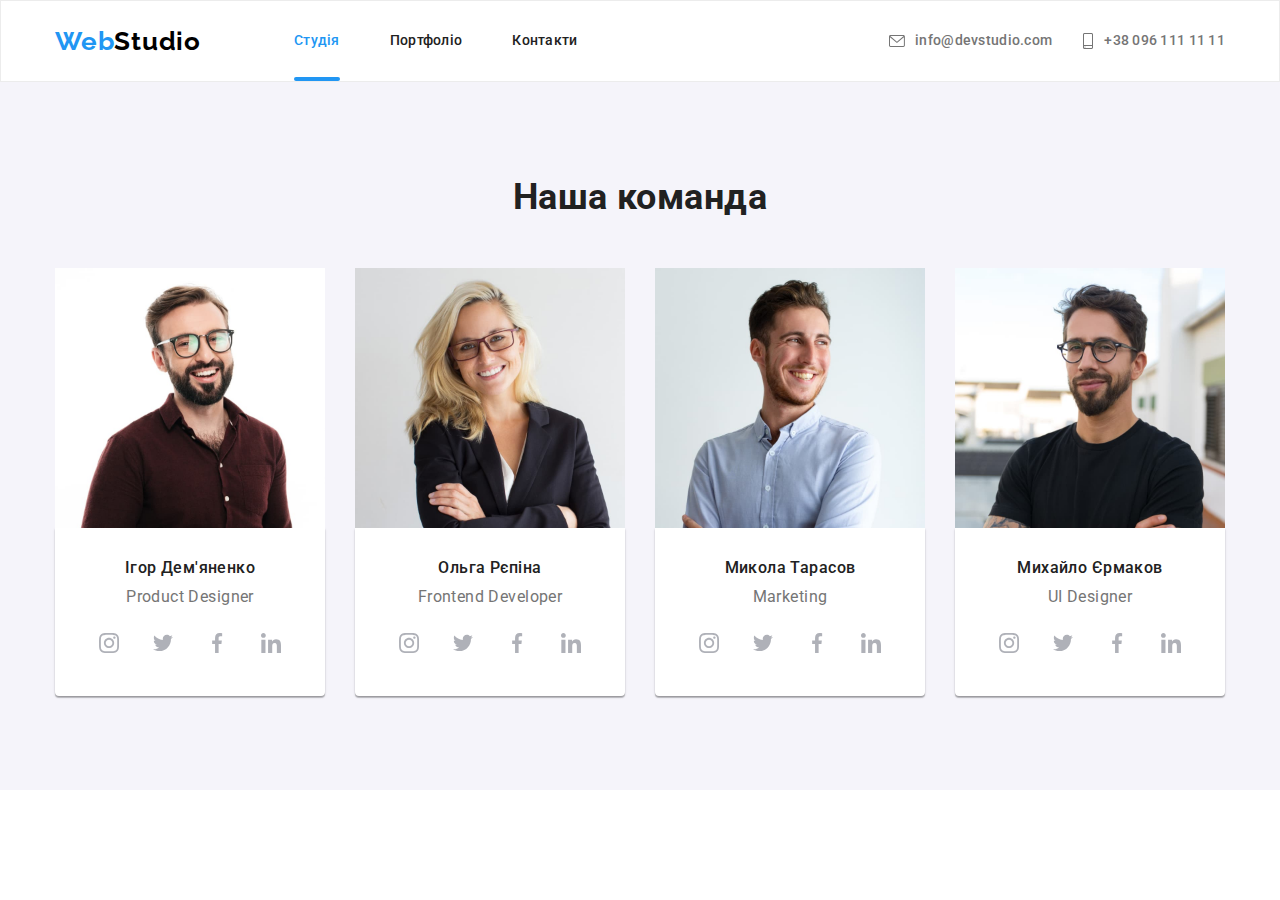
==== index.html @ be893230 "added adaptive layout" ====
<!DOCTYPE html>
<html lang="uk">
  <head>
    <meta charset="UTF-8" />
    <meta http-equiv="X-UA-Compatible" content="IE=edge" />
    <meta name="viewport" content="width=device-width, initial-scale=1.0" />
    <title>Студія</title>
    <link rel="preconnect" href="https://fonts.googleapis.com" />
    <link rel="preconnect" href="https://fonts.gstatic.com" crossorigin />
    <link
      href="https://fonts.googleapis.com/css2?family=Raleway:wght@700&family=Roboto:wght@400;500;700;900&display=swap"
      rel="stylesheet"
    />
    <link
      rel="stylesheet"
      href="https://cdnjs.cloudflare.com/ajax/libs/modern-normalize/1.1.0/modern-normalize.min.css"
    />
    <link rel="stylesheet" href="./css/main.min.css" />
  </head>

  <body>
    <header class="page-header">
      <div class="container main-nav-container">
        <nav class="page-header__main-nav-container">
          <a class="logo" href="./index.html"><span class="logo__web">Web</span>Studio</a>
          <ul class="site-nav">
            <li class="site-nav__item">
              <a class="site-nav__link site-nav__link_current" href="./index.html">Студія</a>
            </li>
            <li class="site-nav__item">
              <a class="site-nav__link" href="./portfolio.html">Портфоліо</a>
            </li>
            <li class="site-nav__item">
              <a class="site-nav__link" href="">Контакти</a>
            </li>
          </ul>
        </nav>
        <!-- Button in mobile version -->
        <button type="button" class="mobile-menu-btn" data-menu-open>
          <svg class="mobile-menu-btn__icon" width="40" height="40">
            <use href="./images/icons.svg#menu-burger"></use>
          </svg>
        </button>
        <ul class="header-list">
          <li class="header-list__item">
            <a class="header-list__link header-list__emale" href="mailto:info@devstudio.com">
              <svg class="header-list__link-envelope" width="16" height="12">
                <use href="./images/icons.svg#envelope"></use>
              </svg>
              <span>info@devstudio.com</span>
            </a>
          </li>
          <li class="header-list__item">
            <a class="header-list__link" href="tel:+380961111111">
              <svg class="header-list__link-smartphone" width="12" height="16">
                <use href="./images/icons.svg#smartphone"></use>
              </svg>
              <span>+38 096 111 11 11</span>
            </a>
          </li>
        </ul>
      </div>
      <!-- Contact-modal menu in mobile version -->
      <div class="mobile-menu" data-menu>
        <div class="container mobile-menu__container">
          <button type="button" class="mobile-menu__close-btn" data-menu-close>
            <svg class="mobile-menu__close-icon" width="40" height="40">
              <use href="./images/icons.svg#modal-close"></use>
            </svg>
          </button>
          <ul class="mobile-site-nav">
            <li class="mobile-site-nav__item">
              <a class="mobile-site-nav__link" href="./index.html">Студія</a>
            </li>
            <li class="mobile-site-nav__item">
              <a class="mobile-site-nav__link" href="./portfolio.html">Портфоліо</a>
            </li>
            <li class="mobile-site-nav__item">
              <a class="mobile-site-nav__link" href="">Контакти</a>
            </li>
          </ul>
          <ul class="mobile-header-list">
            <li class="mobile-header-list__item">
              <a
                class="mobile-header-list__link mobile-header-list__emale"
                href="mailto:info@devstudio.com"
                >info@devstudio.com</a
              >
            </li>
            <li class="mobile-header-list__item">
              <a class="mobile-header-list__link" href="tel:+380961111111">+38 096 111 11 11</a>
            </li>
          </ul>
          <ul>
            <li>
              <a href="#">link-1</a>
            </li>
            <li>
              <a href="#">link-2</a>
            </li>
            <li>
              <a href="#">link-3</a>
            </li>
            <li>
              <a href="#">link-4</a>
            </li>
          </ul>
        </div>
      </div>
    </header>
    <!-- <main>
      <div class="overlay">
        <section class="hero section">
          <div class="container">
            <h1 class="hero__title">Ефективні рішення для вашого бізнесу</h1>
            <button type="button" class="hero__button" data-modal-open>Замовити послугу</button>
          </div>
        </section>
      </div>
      <section>
        <div class="container"> -->
    <!-- Приховати заголовок -->
    <!-- <h2 class="hide">Особливості</h2>
          <ul class="feature-list">
            <li class="feature-list__item">
              <svg class="feature-list__icon">
                <use href="./images/icons.svg#antena" width="270" height="120"></use>
              </svg>
              <h3 class="feature-list__title">УВАГА ДО ДЕТАЛЕЙ</h3>
              <p class="feature-list__text">
                Ідейні міркування, і навіть початок повсякденної роботи з формування позиції.
              </p>
            </li>
            <li class="feature-list__item">
              <svg class="feature-list__icon">
                <use href="./images/icons.svg#clock" width="270" height="120"></use>
              </svg>
              <h3 class="feature-list__title">ПУНКТУАЛЬНІСТЬ</h3>
              <p class="feature-list__text">
                Завдання організації, особливо рамки і місце навчання кадрів тягне у себе.
              </p>
            </li>
            <li class="feature-list__item">
              <svg class="feature-list__icon">
                <use href="./images/icons.svg#diagram" width="270" height="120"></use>
              </svg>
              <h3 class="feature-list__title">ПЛАНУВАННЯ</h3>
              <p class="feature-list__text">
                Так само консультація з широким активом значною мірою зумовлює.
              </p>
            </li>
            <li class="feature-list__item">
              <svg class="feature-list__icon">
                <use href="./images/icons.svg#astronaut" width="270" height="120"></use>
              </svg>
              <h3 class="feature-list__title">СУЧАСНІ ТЕХНОЛОГІЇ</h3>
              <p class="feature-list__text">
                Значимість цих проблем настільки очевидна, що реалізація планових завдань.
              </p>
            </li>
          </ul>
        </div>
      </section>
      <section class="section">
        <div class="container">
          <h2 class="section-title">Чим ми займаємося</h2>
          <ul class="work-exemble">
            <li class="work-exemble__item">
              <div class="work-exemble__thumb">
                <img
                  src="./images/box1.jpg"
                  alt="Чоловік пише код на компьютері та планшеті"
                  width="370"
                />
                <div class="work-exemble__description">
                  <h3 class="work-exemble__subtitle">Десктопні додатки</h3>
                </div>
              </div>
            </li>
            <li class="work-exemble__item">
              <div class="work-exemble__thumb">
                <img src="./images/box2.jpg" alt="Дівчина працюе за ноутбуком" width="370" />
                <div class="work-exemble__description">
                  <h3 class="work-exemble__subtitle">Мобільні додатки</h3>
                </div>
              </div>
            </li>
            <li class="work-exemble__item">
              <div class="work-exemble__thumb">
                <img
                  src="./images/img3.jpg"
                  alt="Дизайнер створюе картинку на планшеті"
                  width="370"
                />
                <div class="work-exemble__description">
                  <h3 class="work-exemble__subtitle">Дизайнерські рішення</h3>
                </div>
              </div>
            </li>
          </ul>
        </div>
      </section> -->
    <section class="section section_color_grey">
      <div class="container">
        <h2 class="section-title">Наша команда</h2>
        <ul class="work-team">
          <li class="work-team__item">
            <img
              class="work-team__card"
              src="./images/img-1.jpg"
              alt="Чоловік з бородою та в окулярах"
              width="270"
            />
            <div class="work-team__foto">
              <h3 class="work-team__title-foto">Ігор Дем'яненко</h3>
              <p lang="en" class="work-team__text-foto">Product Designer</p>
              <ul class="social-links">
                <li class="social-links__item">
                  <a href="#" class="social-links__link">
                    <svg class="social-links__icon">
                      <use href="./images/icons.svg#instagram"></use>
                    </svg>
                  </a>
                </li>
                <li class="social-links__item">
                  <a href="#" class="social-links__link">
                    <svg class="social-links__icon">
                      <use href="./images/icons.svg#twitter"></use>
                    </svg>
                  </a>
                </li>
                <li class="social-links__item">
                  <a href="#" class="social-links__link">
                    <svg class="social-links__icon">
                      <use href="./images/icons.svg#facebook"></use>
                    </svg>
                  </a>
                </li>
                <li class="social-links__item">
                  <a href="#" class="social-links__link social-links__link_margin">
                    <svg class="social-links__icon">
                      <use href="./images/icons.svg#linkedin"></use>
                    </svg>
                  </a>
                </li>
              </ul>
            </div>
          </li>
          <li class="work-team__item">
            <img
              class="work-team__card"
              src="./images/img-2.jpg"
              alt="Дівчина з білим волоссям та в окулярах"
              width="270"
            />
            <div class="work-team__foto">
              <h3 class="work-team__title-foto">Ольга Рєпіна</h3>
              <p lang="en" class="work-team__text-foto">Frontend Developer</p>
              <ul class="social-links">
                <li class="social-links__item">
                  <a href="#" class="social-links__link">
                    <svg class="social-links__icon">
                      <use href="./images/icons.svg#instagram"></use>
                    </svg>
                  </a>
                </li>
                <li class="social-links__item">
                  <a href="#" class="social-links__link">
                    <svg class="social-links__icon">
                      <use href="./images/icons.svg#twitter"></use>
                    </svg>
                  </a>
                </li>
                <li class="social-links__item">
                  <a href="#" class="social-links__link">
                    <svg class="social-links__icon">
                      <use href="./images/icons.svg#facebook"></use>
                    </svg>
                  </a>
                </li>
                <li class="social-links__item">
                  <a href="#" class="social-links__link social-links__link_margin">
                    <svg class="social-links__icon">
                      <use href="./images/icons.svg#linkedin"></use>
                    </svg>
                  </a>
                </li>
              </ul>
            </div>
          </li>
          <li class="work-team__item">
            <img
              class="work-team__card"
              src="./images/img-3.jpg"
              alt="Хлопець у блакитній сорочці"
              width="270"
            />
            <div class="work-team__foto">
              <h3 class="work-team__title-foto">Микола Тарасов</h3>
              <p lang="en" class="work-team__text-foto">Marketing</p>
              <ul class="social-links">
                <li class="social-links__item">
                  <a class="social-links__link" href="#">
                    <svg class="social-links__icon">
                      <use href="./images/icons.svg#instagram"></use>
                    </svg>
                  </a>
                </li>
                <li class="social-links__item">
                  <a href="#" class="social-links__link">
                    <svg class="social-links__icon">
                      <use href="./images/icons.svg#twitter"></use>
                    </svg>
                  </a>
                </li>
                <li class="social-links__item">
                  <a href="#" class="social-links__link">
                    <svg class="social-links__icon">
                      <use href="./images/icons.svg#facebook"></use>
                    </svg>
                  </a>
                </li>
                <li class="social-links__item">
                  <a href="#" class="social-links__link social-links__link_margin">
                    <svg class="social-links__icon">
                      <use href="./images/icons.svg#linkedin"></use>
                    </svg>
                  </a>
                </li>
              </ul>
            </div>
          </li>
          <li class="work-team__item">
            <img
              class="work-team__card"
              src="./images/img-4.jpg"
              alt="Чоловік у чорній футболці та окулярах"
              width="270"
            />
            <div class="work-team__foto">
              <h3 class="work-team__title-foto">Михайло Єрмаков</h3>
              <p lang="en" class="work-team__text-foto">UI Designer</p>
              <ul class="social-links">
                <li class="social-links__item">
                  <a href="#" class="social-links__link">
                    <svg class="social-links__icon">
                      <use href="./images/icons.svg#instagram"></use>
                    </svg>
                  </a>
                </li>
                <li class="social-links__item">
                  <a href="#" class="social-links__link">
                    <svg class="social-links__icon">
                      <use href="./images/icons.svg#twitter"></use>
                    </svg>
                  </a>
                </li>
                <li class="social-links__item">
                  <a href="#" class="social-links__link">
                    <svg class="social-links__icon">
                      <use href="./images/icons.svg#facebook"></use>
                    </svg>
                  </a>
                </li>
                <li class="social-links__item">
                  <a href="#" class="social-links__link social-links__link_margin">
                    <svg class="social-links__icon">
                      <use href="./images/icons.svg#linkedin"></use>
                    </svg>
                  </a>
                </li>
              </ul>
            </div>
          </li>
        </ul>
      </div>
    </section>
    <!-- <section class="section">
        <div class="container">
          <h2 class="section-title">Постійні кліенти</h2>
          <ul class="clients-list">
            <li>
              <a href="#" class="clients-list__link">
                <svg class="clients-list__icon">
                  <use href="./images/icons.svg#companyone" width="106" height="60"></use>
                </svg>
              </a>
            </li>
            <li>
              <a href="#" class="clients-list__link">
                <svg class="clients-list__icon">
                  <use href="./images/icons.svg#companytwo" width="106" height="60"></use>
                </svg>
              </a>
            </li>
            <li>
              <a href="#" class="clients-list__link">
                <svg class="clients-list__icon">
                  <use href="./images/icons.svg#companythree" width="106" height="60"></use>
                </svg>
              </a>
            </li>
            <li>
              <a href="#" class="clients-list__link">
                <svg class="clients-list__icon">
                  <use href="./images/icons.svg#companyfour" width="106" height="60"></use>
                </svg>
              </a>
            </li>
            <li>
              <a href="#" class="clients-list__link">
                <svg class="clients-list__icon">
                  <use href="./images/icons.svg#companyfive" width="106" height="60"></use>
                </svg>
              </a>
            </li>
            <li>
              <a href="#" class="clients-list__link">
                <svg class="clients-list__icon">
                  <use href="./images/icons.svg#companysix" width="106" height="60"></use>
                </svg>
              </a>
            </li>
          </ul>
        </div>
      </section>
    </main>
    <footer class="footer">
      <div class="container footer__container">
        <div class="footer__address">
          <a href="./index.html" class="logo logo_color_wite">
            <span class="logo__web">Web</span>Studio</a
          >
          <address class="footer__contact">
            <ul class="footer__contact-list">
              <li class="footer__contact-item">
                <a href="" class="footer__contact-link footer__contact-link_color_wite"
                  >м. Київ, пр-т Лесі Українки, 26</a
                >
              </li>
              <li class="footer__contact-item">
                <a href="mailto:info@devstudio.com" class="footer__contact-link"
                  >info@devstudio.com</a
                >
              </li>
              <li class="footer__contact-item">
                <a href="tel:+380961111111" class="footer__contact-link">+38 096 111 11 11</a>
              </li>
            </ul>
          </address>
        </div>
        <div class="footer-links">
          <h2 class="footer-links__title">Приеднуйтесь</h2>
          <ul class="footer-social-links">
            <li class="footer-social-links__item">
              <a href="#" class="footer-social-links__link">
                <svg class="footer-social-links__icon">
                  <use href="./images/icons.svg#instagram"></use>
                </svg>
              </a>
            </li>
            <li class="footer-social-links__item">
              <a href="#" class="footer-social-links__link">
                <svg class="footer-social-links__icon">
                  <use href="./images/icons.svg#twitter"></use>
                </svg>
              </a>
            </li>
            <li class="footer-social-links__item">
              <a href="#" class="footer-social-links__link">
                <svg class="footer-social-links__icon">
                  <use href="./images/icons.svg#facebook"></use>
                </svg>
              </a>
            </li>
            <li class="footer-social-links__item">
              <a href="#" class="footer-social-links__link footer-social-links__link_margin">
                <svg class="footer-social-links__icon">
                  <use href="./images/icons.svg#linkedin"></use>
                </svg>
              </a>
            </li>
          </ul>
        </div>
        <div class="mailing">
          <p class="mailing-caption">Підпишіться на розсилку</p>
          <form class="mailing-form">
            <label class="mailing-name">
              <input type="post" name="user_mail" class="mailing-form-input" placeholder="E-mail" />
            </label>
            <button type="submit" class="mailing-btn">
              <div class="mailing-form-grup">
                <span>Підписатися</span>
                <svg class="mailing-form-icon" width="24" height="24">
                  <use href="./images/icons.svg#iconsend"></use>
                </svg>
              </div>
            </button>
          </form>
        </div>
      </div>
    </footer> -->
    <!-- <div class="backdrop is-hidden" data-modal>
      <div class="modal">
        <button type="button" class="modal-close" data-modal-close>
          <svg class="modal-close-icon">
            <use href="./images/icons.svg#modal-close"></use>
          </svg>
        </button>
        <p class="modal-caption">Залиште свої дані, ми вам передзвонимо</p>
        <form class="modal-form">
          <label class="modal-form-field">
            <span class="modal-form-field-desc">Ім'я</span>
            <span class="modal-form-input-wrapper">
              <input name="user_name" type="text" class="modal-form-input" />
              <svg class="modal-form-icon">
                <use href="./images/icons.svg#icon-personblack"></use>
              </svg>
            </span>
          </label>
          <label class="modal-form-field">
            <span class="modal-form-field-desc">Телефон</span>
            <span class="modal-form-input-wrapper">
              <input name="user_phone_number" type="tel" class="modal-form-input" />
              <svg class="modal-form-icon">
                <use href="./images/icons.svg#icon-phoneblack"></use>
              </svg>
            </span>
          </label>
          <label class="modal-form-field">
            <span class="modal-form-field-desc">Пошта</span>
            <span class="modal-form-input-wrapper">
              <input name="user_post" type="post" class="modal-form-input" />
              <svg class="modal-form-icon">
                <use href="./images/icons.svg#icon-emailblack"></use>
              </svg>
            </span>
          </label>
          <label class="modal-form-field">
            <span class="modal-form-field-desc">Коментар</span>
            <textarea
              class="modal-form-message"
              name="user_messege"
              placeholder="Введіть текст"
            ></textarea>
          </label>
          <label class="modal-form-check-wrapper">
            <input name="user_policy" type="checkbox" class="modal-form-check visually-hidden" />
            <svg class="modal-form-own-check" width="16" height="15">
              <use class="modal-form-own-check-icon" href="./images/icons.svg#modalcheck"></use>
            </svg>
            Погоджуюся з розсилкою та приймаю&nbsp;
            <a class="modal-form-own-check-link" href="#">Умови договору</a>
          </label>
          <button type="submit" class="modal-form-btn">Відправити</button>
        </form>
      </div>
    </div> -->

    <script src="./js/mobile-menu.js"></script>
    <script src="./js/modal.js"></script>
  </body>
</html>
---- css/main.min.css ----
:root{--primary-text-color: #757575;--title-text-color: #212121;--accent-color: #2196F3;--primary-white-color: #FFFFFF}.visually-hidden{position:absolute;width:1px;height:1px;clip:rect(0 0 0 0);padding:0;border:0;margin:-1px;overflow:hidden}.mailing-form-grup,.modal-form-check-wrapper{display:flex;align-items:center}body{margin:0;color:var(--primary-text-color);background-color:var(--primary-white-color);font-family:"Roboto",sans-serif;font-style:normal;font-weight:400;font-size:14px;line-height:1.71;letter-spacing:.03em}html{box-sizing:border-box}*,*::before,*::after{box-sizing:inherit}h1,h2,h3,h4,h5,h6,ul,p{margin:0}ul,ol{list-style:none}img{display:block}.link{text-decoration:none}.list{list-style:none}button{cursor:pointer}.container{width:100%;padding-left:15px;padding-right:15px}@media screen and (min-width: 480px){.container{width:480px;margin-left:auto;margin-right:auto}}@media screen and (min-width: 768px){.container{width:768px}}@media screen and (min-width: 1200px){.container{width:1200px}}.section{padding-top:94px;padding-bottom:94px}@media screen and (max-width: 767px){.mobile-menu{position:fixed;top:0;left:0;width:100%;height:100%;z-index:100;max-height:796px;background-color:var(--primary-white-color);box-shadow:0 0 0 100vmax rgba(0,0,0,.5);opacity:0;visibility:hidden;pointer-events:none;transition:opacity 250ms cubic-bezier(0.4, 0, 0.2, 1),visibility 250ms cubic-bezier(0.4, 0, 0.2, 1)}.mobile-menu.is-open{opacity:1;visibility:visible;pointer-events:auto}.mobile-menu__container{position:relative;padding-left:40px;padding-top:48px;padding-bottom:48px}.mobile-menu__close-btn{position:absolute;top:10px;right:15px;background-color:rgba(0,0,0,0);border:none;padding:0;line-height:0}}@media screen and (min-width: 768px){.mobile-menu{display:none}}.backdrop{position:fixed;top:0;left:0;width:100%;height:100%;background-color:rgba(0,0,0,.2);z-index:1;opacity:1;transition:opacity 250ms cubic-bezier(0.4, 0, 0.2, 1)}.backdrop.is-hidden{opacity:0;pointer-events:none}.modal{position:absolute;width:528px;height:581px;left:50%;top:50%;padding:40px;background-color:#fff;box-shadow:0px 1px 3px rgba(0,0,0,.12),0px 1px 1px rgba(0,0,0,.14),0px 2px 1px rgba(0,0,0,.2);border-radius:4px;transform:translate(-50%, -50%) scale(1);transition:transform 250ms cubic-bezier(0.4, 0, 0.2, 1)}.backdrop.is-hidden .modal{transform:translate(-50%, -50%) scale(0.9)}.modal-close{position:absolute;top:8px;right:8px;width:32px;height:32px;padding:6px;background-color:#fff;border-radius:50%;border:1px solid rgba(0,0,0,.1);cursor:pointer;transition:fill 250ms cubic-bezier(0.4, 0, 0.2, 1)}.modal-close:hover,.modal-close:focus{fill:var(--accent-color)}.modal-close-icon{width:18px;height:18px}.modal-caption{text-align:center;font-weight:700;font-size:20px;line-height:1.15;color:#212121;margin-bottom:12px}.modal-form{display:flex;flex-direction:column;row-gap:10px}.modal-form-input{width:100%;height:40px;border:1px solid rgba(33,33,33,.2);border-radius:4px;padding-left:42px;transition:border 250ms cubic-bezier(0.4, 0, 0.2, 1)}.modal-form-input:focus{outline:none;border:1px solid #2196f3}.modal-form-field-desc{display:block;font-weight:400;font-size:12px;line-height:1.17;letter-spacing:.01em;color:#757575;margin-bottom:4px}.modal-form-input-wrapper{position:relative;display:block}.modal-form-icon{position:absolute;top:50%;left:12px;transform:translateY(-50%);display:block;width:18px;height:18px;fill:#212121;transition:fill 250ms cubic-bezier(0.4, 0, 0.2, 1)}.modal-form-input:focus+.modal-form-icon{fill:#2196f3}.modal-form-message{resize:none;width:100%;height:120px;font-weight:400;font-size:12px;line-height:1.17;letter-spacing:.01em;padding:12px 16px;border:1px solid rgba(33,33,33,.2);border-radius:4px;transition:border 250ms cubic-bezier(0.4, 0, 0.2, 1)}.modal-form-message:focus{outline:none;border:1px solid var(--accent-color)}.modal-form-check-wrapper{align-self:center}.modal-form-own-check{cursor:pointer;border:1px solid #212121;border-radius:2px;padding:1px;margin-right:8px;background-color:var(--primary-white-color)}.modal-form-check:checked+.modal-form-own-check{background-color:var(--accent-color);border:.2px solid #fff}.modal-form-check:focus+.modal-form-own-check{outline:none;border:1px solid #2196f3}.modal-form-own-check-icon{display:none}.modal-form-check:checked+.modal-form-own-check .modal-form-own-check-icon{display:block}.modal-form-own-check-link{color:var(--accent-color)}.modal-form-btn{align-self:center;border-radius:4px;border:0px;padding:10px 52px;margin-top:20px;text-align:center;width:200px;box-shadow:0px 4px 4px rgba(0,0,0,.15);color:var(--primary-white-color);background-color:var(--accent-color);font-weight:700;font-size:16px;line-height:1.88;letter-spacing:.06em;font-family:inherit;cursor:pointer;text-decoration:none;transition:background-color 250ms cubic-bezier(0.4, 0, 0.2, 1)}.modal-form-btn:hover,.modal-form-btn:focus{background-color:#188ce8}.section-title{color:var(--title-text-color);font-weight:700;font-size:36px;line-height:1.17;text-align:center;margin-bottom:50px}@media screen and (max-width: 767px){.site-nav{display:none}.header-list{display:none}.mobile-menu-btn{background-color:rgba(0,0,0,0);border:none;padding:0;line-height:0}}.main-nav-container{display:flex;justify-content:space-between;align-items:center}.logo{font-family:"Raleway",sans-serif;color:#000;font-weight:700;font-size:24px;line-height:1.16;letter-spacing:.03em;text-decoration:none;transition:color 250ms cubic-bezier(0.4, 0, 0.2, 1)}.logo:hover,.logo:focus{color:var(--accent-color)}.logo__web{color:var(--accent-color)}.page-header{padding-top:10px;padding-bottom:10px}@media screen and (min-width: 768px){.mobile-menu-btn{display:none}.header-list{display:block}.page-header__main-nav-container{display:flex;align-items:center}.page-header{background-color:var(--primary-white-color);border:1px solid #ececec}.site-nav{display:flex;margin-left:88px;padding-left:0}.site-nav .site-nav__item+.site-nav__item{margin-left:50px}.site-nav__link{position:relative;display:block;padding-top:32px;padding-bottom:32px;color:var(--title-text-color);font-weight:500;font-size:14px;line-height:1.14;font-weight:500;letter-spacing:.02em;text-decoration:none;transition:color 250ms cubic-bezier(0.4, 0, 0.2, 1)}.site-nav__link:focus,.site-nav__link:hover{color:var(--accent-color)}.site-nav__link_current{color:var(--accent-color)}.site-nav__link_current::after{position:absolute;display:block;content:"";width:100%;height:4px;bottom:0;left:0;background-color:#2196f3;border-radius:2px}.page-header{padding-top:0;padding-bottom:0}}@media screen and (min-width: 1200px){.logo{font-family:"Raleway",sans-serif;color:#000;font-weight:700;font-size:26px;line-height:1.19;text-decoration:none;transition:color 250ms cubic-bezier(0.4, 0, 0.2, 1)}.logo:hover,.logo:focus{color:var(--accent-color)}.site-nav{display:flex;margin-left:93px;padding-left:0}.header-list{display:flex;margin-left:auto;padding-left:0;justify-content:center;align-items:center}.header-list__link{display:flex;align-items:center;color:var(--primary-text-color);font-weight:500;font-size:14px;line-height:1.14;letter-spacing:.02em;text-decoration:none;fill:var(--primary-text-color);transition:fill 250ms cubic-bezier(0.4, 0, 0.2, 1),color 250ms cubic-bezier(0.4, 0, 0.2, 1)}.header-list__link:hover,.header-list__link:focus{fill:var(--accent-color);color:var(--accent-color)}.header-list__emale{margin-right:30px}.header-list__link-envelope{margin-right:10px}.header-list__link-smartphone{margin-right:10px}}.hero{text-align:center;padding-bottom:202px}.hero__title{color:var(--primary-white-color);max-width:696px;font-style:normal;font-weight:900;font-size:44px;line-height:1.36;letter-spacing:.06em;text-transform:uppercase;padding-top:106px;margin:0 auto}.overlay{background-color:#c4c4c4;background-image:linear-gradient(to right, rgba(47, 48, 58, 0.4), rgba(47, 48, 58, 0.4)),url("../images/new_photo.jpg");background-position:center;background-repeat:no-repeat;background-size:cover;max-width:1600px;height:600px;margin-left:auto;margin-right:auto;margin-bottom:94px}.hero__button{display:inline-block;border-radius:4px;border:0px;padding:10px 32px;margin-top:30px;text-align:center;min-width:216px;color:var(--primary-white-color);background-color:var(--accent-color);font-weight:700;font-size:16px;line-height:1.88;letter-spacing:.06em;font-family:inherit;cursor:pointer;text-decoration:none;box-shadow:0px 4px 4px rgba(0,0,0,.15);transition:background-color 250ms cubic-bezier(0.4, 0, 0.2, 1)}.hero__button:hover,.hero__button:focus{background:#188ce8}.feature-list{display:flex;padding-left:0}.feature-list__item{width:270px}.feature-list__icon{border-radius:4px;width:270px;height:120px}.feature-list__item+.feature-list__item{margin-left:30px}.feature-list__title{font-weight:700;font-size:14px;line-height:1.14;color:var(--title-text-color);text-transform:uppercase;margin-bottom:10px;padding-top:30px}.feature-list__text{color:var(--primary-text-color);font-size:14px;line-height:1.71}.work-exemble{display:flex;padding-left:0}.work-exemble__item+.work-exemble__item{margin-left:30px}.work-exemble__thumb{display:flex;position:relative;justify-content:center;align-items:flex-end}.work-exemble__subtitle{position:absolute;text-transform:uppercase;bottom:27px;width:370px;text-align:center;font-family:"Roboto";font-style:normal;font-weight:700;font-size:14px;line-height:1.14;letter-spacing:.03em;color:#fff}.work-exemble__description{display:block;position:absolute;width:370px;height:70px;background-color:rgba(47,48,58,.8)}.work-team{display:flex;text-align:center;padding-left:0}.work-team__card{display:block}.work-team__foto{display:block;width:270px;height:168px;padding-top:30px;padding-bottom:30px;border-top:none;background:var(--primary-white-color);border-radius:0px 0px 4px 4px;box-shadow:0px 1px 3px rgba(0,0,0,.12),0px 1px 1px rgba(0,0,0,.14),0px 2px 1px rgba(0,0,0,.2)}.work-team__item+.work-team__item{margin-left:30px}.section_color_grey{background-color:#f5f4fa}.work-team__title-foto{color:var(--title-text-color);font-weight:500;font-size:16px;line-height:1.19;margin-bottom:10px}.work-team__text-foto{color:var(--primary-text-color);font-weight:400;font-size:16px;line-height:1.19;margin-bottom:16px}.social-links{display:flex;width:206px;height:44px;padding:0;margin:0 auto;list-style:none}.social-links__link{display:block;padding:11px 11px;margin:0 10px 0 0;width:44px;height:44px;border-radius:50%;background-color:var(--primary-white-color);fill:#afb1b8;transition:fill 250ms cubic-bezier(0.4, 0, 0.2, 1),background-color 250ms cubic-bezier(0.4, 0, 0.2, 1)}.social-links__link:hover,.social-links__link:focus{background-color:#2196f3;fill:var(--primary-white-color)}.social-links__link_margin{margin-right:0}.social-links__icon{width:20px;height:20px}.clients-list{display:flex;padding:0;margin:0 auto;justify-content:space-between}.clients-list__link{display:block;fill:#afb1b8;border:1px solid #afb1b8;border-radius:4px;padding:0;margin:0;transition:fill 250ms cubic-bezier(0.4, 0, 0.2, 1),border 250ms cubic-bezier(0.4, 0, 0.2, 1)}.clients-list__link:hover,.clients-list__link:focus{border:1px solid var(--accent-color);fill:var(--accent-color)}.clients-list__icon{display:block;width:170px;height:92px;padding:16px 32px}.hide{display:none}.work-button{display:flex;padding-left:0;justify-content:center;margin-bottom:50px}.work-button:last-child{margin-right:0}.work-button .work-item{margin-right:8px}.filter.primary{display:inline-block;border:0px;border-radius:4px;padding:6px 25px;min-width:73px;text-align:center;color:var(--title-text-color);background-color:#f5f4fa;font-weight:500;font-size:16px;line-height:1.62;font-family:inherit;cursor:pointer;text-decoration:none}.filter{display:inline-block;border:0px;border-radius:4px;padding:6px 22px;min-width:73px;text-align:center;color:var(--title-text-color);background-color:#f5f4fa;font-weight:500;font-size:16px;line-height:1.62;font-family:inherit;cursor:pointer;text-decoration:none;box-shadow:none;transition:color 250ms cubic-bezier(0.4, 0, 0.2, 1),background-color 250ms cubic-bezier(0.4, 0, 0.2, 1),box-shadow 250ms cubic-bezier(0.4, 0, 0.2, 1)}.filter:hover,.filter:focus{color:var(--primary-white-color);background-color:var(--accent-color);box-shadow:0px 1px 1px rgba(0,0,0,.12),0px 4px 4px rgba(0,0,0,.06),1px 4px 6px rgba(0,0,0,.16)}.work-list{display:flex;flex-wrap:wrap;padding-left:0}.contour{display:block;box-shadow:none;transition:box-shadow 250ms cubic-bezier(0.4, 0, 0.2, 1)}.contour:hover{box-shadow:0px 1px 1px rgba(0,0,0,.12),0px 4px 4px rgba(0,0,0,.06),1px 4px 6px rgba(0,0,0,.16)}.contour-card{position:relative;display:block;overflow:hidden}.work-card{display:inline-block}.work-subtext{position:absolute;display:block;width:100%;height:100%;top:0;left:0;background-color:rgba(33,150,243,.9);padding:63px 24px;transform:translateY(100%);transition:transform 250ms cubic-bezier(0.4, 0, 0.2, 1);font-family:"Roboto";font-style:normal;font-weight:400;font-size:18px;line-height:1.56;letter-spacing:.03em;color:#fff}.contour-link{text-decoration:none}.contour-link:hover .work-subtext,.contour-link:focus .work-subtext{transform:translateY(0)}.description{display:block;width:370px;height:110px;top:0;left:0;border:1px solid #eee;border-top:none;padding:20px 24px}.work-list .item{margin-right:30px;margin-bottom:30px}.work-list .item:nth-last-child(-n+3){margin-bottom:0}.work-list .item:nth-child(3n){margin-right:0}.work-list .work-title{font-weight:700;font-size:18px;line-height:2;letter-spacing:.06em;color:var(--title-text-color)}.work-list .work-text{font-weight:400;font-size:16px;line-height:1.88;color:var(--primary-text-color)}.footer{background-color:#2f303a}.footer__container{display:flex;background-color:#2f303a;padding-top:60px;padding-bottom:60px}.footer__address{display:block;width:261px;height:132px;padding-right:15px}.footer__contact{margin-top:20px}.footer__contact-list{padding-left:0}.footer__contact-link{text-decoration:none;font-family:"Roboto";font-style:normal;font-weight:400;font-size:14px;line-height:1.71;letter-spacing:.03em;color:rgba(255,255,255,.6);transition:color 250ms cubic-bezier(0.4, 0, 0.2, 1)}.footer__contact-link:hover,.footer__contact-link:focus{color:var(--accent-color)}.footer__contact-link_color_wite{color:var(--primary-white-color)}.logo_color_wite{color:var(--primary-white-color)}.logo_color_wite:hover,.logo_color_wite:focus{color:var(--accent-color)}.footer-links{display:block;width:206px;height:132px;margin-right:auto;margin-left:31px;padding-top:12px}.footer-links__title{font-family:"Roboto";font-style:normal;font-weight:700;font-size:14px;line-height:16px;letter-spacing:.03em;margin-bottom:20px;text-transform:uppercase;color:#fff}.footer-social-links{display:flex;width:206px;height:44px;padding:0;margin:0 auto;list-style:none}.footer-social-links__link{display:block;padding:11px 11px;margin:0 10px 0 0;width:44px;height:44px;border-radius:50%;background:rgba(255,255,255,.1);transition:fill 250ms cubic-bezier(0.4, 0, 0.2, 1),background-color 250ms cubic-bezier(0.4, 0, 0.2, 1)}.footer-social-links__link:hover,.footer-social-links__link:focus{background-color:#2196f3;fill:var(--primary-white-color)}.footer-social-links__link_margin{margin-right:0}.footer-social-links__icon{width:20px;height:20px;fill:var(--primary-white-color)}.mailing{display:block;width:572px;padding-top:12px}.mailing-caption{font-weight:700;font-size:14px;line-height:1.14;text-transform:uppercase;letter-spacing:.03em;color:#fff;margin-bottom:20px}.mailing-form-input{width:358px;height:50px;padding-left:16px;margin-right:10px;border:1px solid rgba(255,255,255,.3);box-shadow:inset 0px 4px 4px rgba(0,0,0,.15);border-radius:4px;background-color:#2f303a;color:#fff;transition:border 250ms cubic-bezier(0.4, 0, 0.2, 1)}.mailing-form-input:focus{outline:none;border:1px solid var(--accent-color)}.mailing-form-grup{text-align:center}.mailing-form-icon{margin-left:10px}.mailing-btn{border-radius:4px;border:0px;padding:10px 28px;text-align:center;width:200px;box-shadow:0px 4px 4px rgba(0,0,0,.15);color:var(--primary-white-color);background-color:var(--accent-color);font-weight:700;font-size:16px;line-height:1.88;letter-spacing:.06em;font-family:inherit;cursor:pointer;text-decoration:none;transition:background-color 250ms cubic-bezier(0.4, 0, 0.2, 1)}.mailing-btn:hover,.mailing-btn:focus{background-color:#188ce8}/*# sourceMappingURL=main.min.css.map */
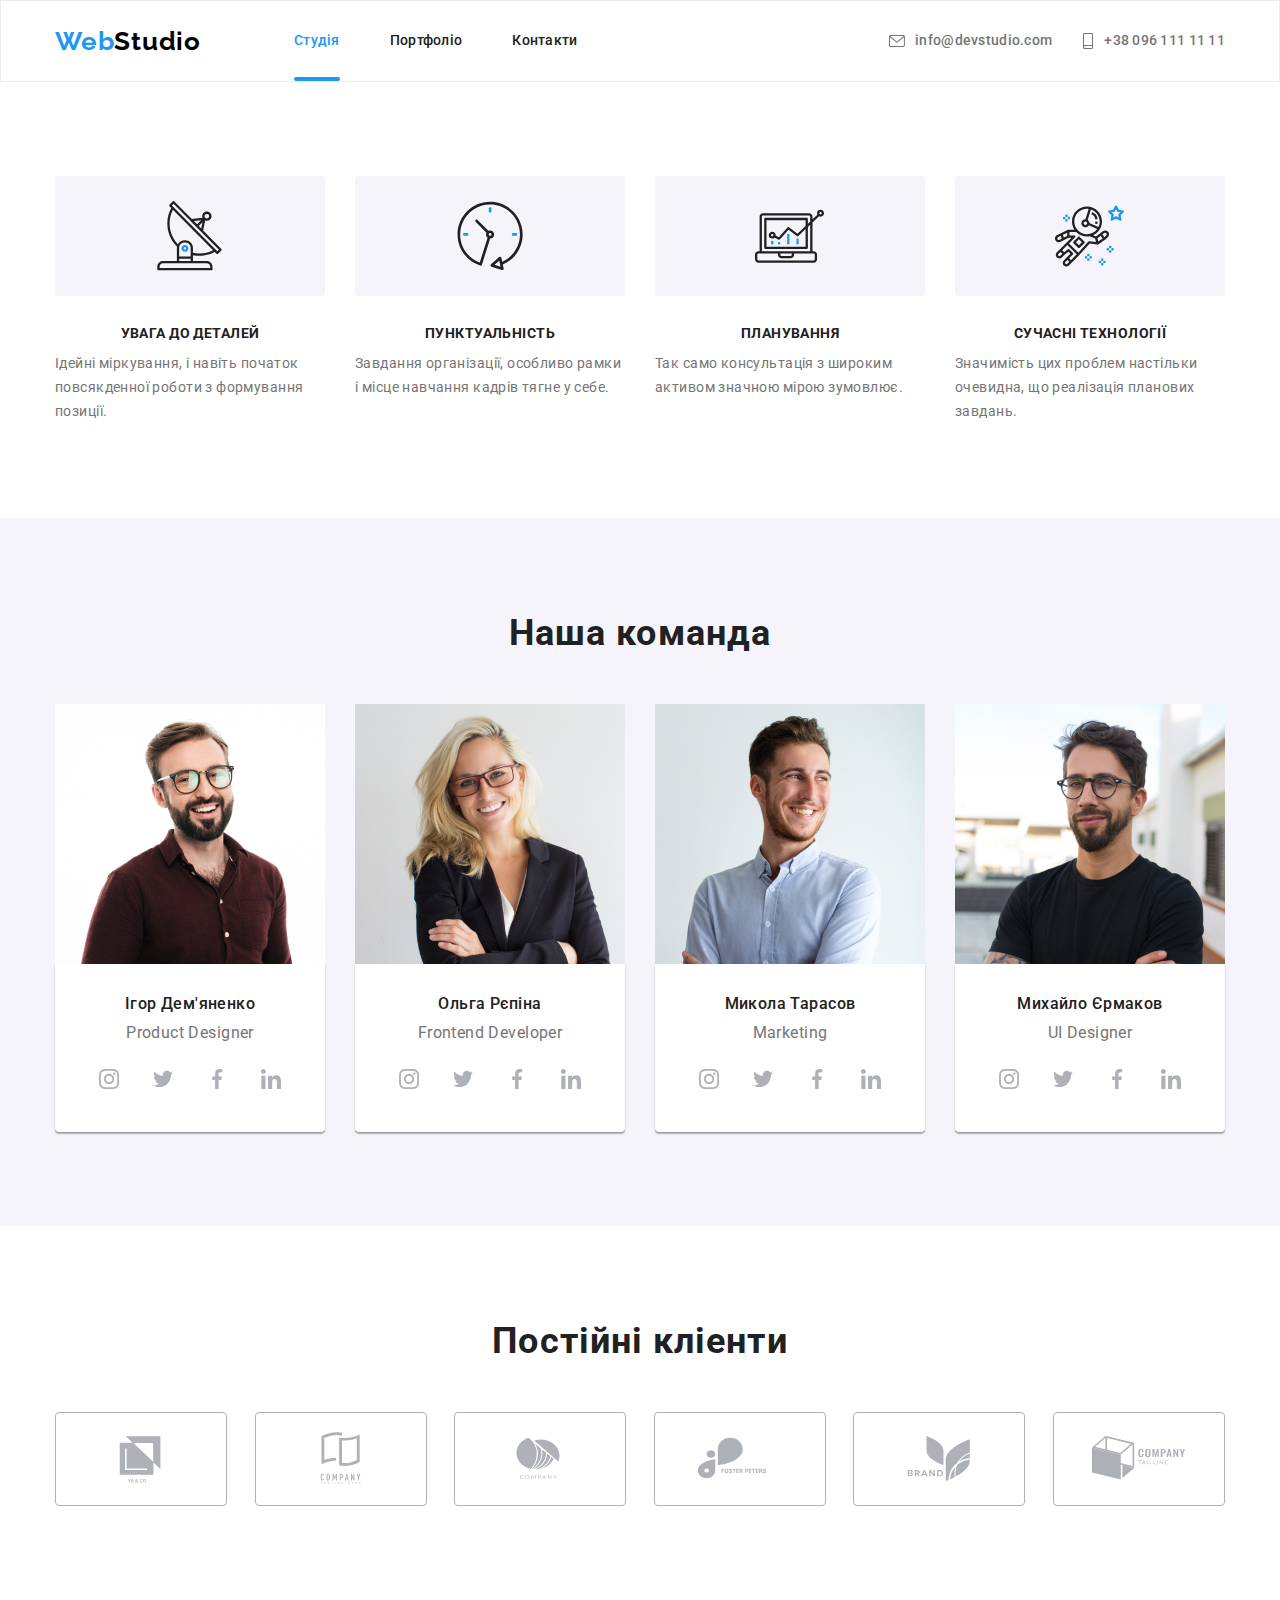
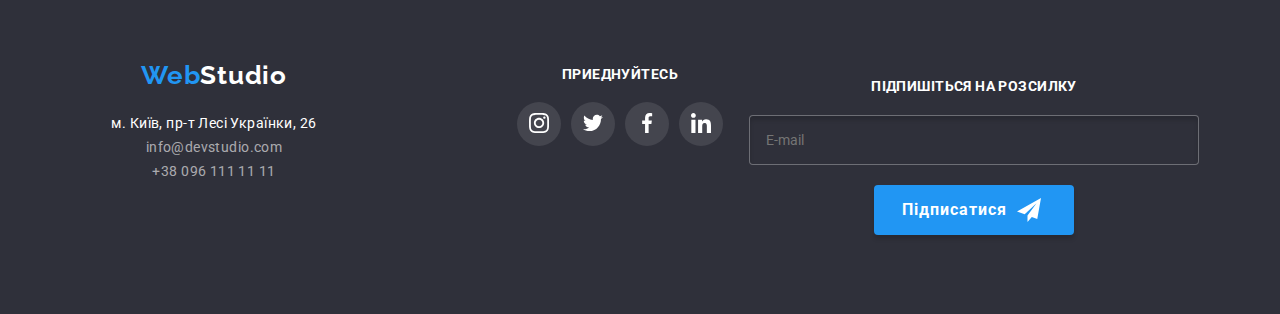
==== commit 6b4dea99: "added mobile and tablet" ====
--- a/index.html
+++ b/index.html
@@ -44,7 +44,7 @@
         <ul class="header-list">
           <li class="header-list__item">
             <a class="header-list__link header-list__emale" href="mailto:info@devstudio.com">
-              <svg class="header-list__link-envelope" width="16" height="12">
+              <svg class="header-list__link-envelope">
                 <use href="./images/icons.svg#envelope"></use>
               </svg>
               <span>info@devstudio.com</span>
@@ -52,7 +52,7 @@
           </li>
           <li class="header-list__item">
             <a class="header-list__link" href="tel:+380961111111">
-              <svg class="header-list__link-smartphone" width="12" height="16">
+              <svg class="header-list__link-smartphone">
                 <use href="./images/icons.svg#smartphone"></use>
               </svg>
               <span>+38 096 111 11 11</span>
@@ -108,23 +108,23 @@
         </div>
       </div>
     </header>
-    <!-- <main>
-      <div class="overlay">
+    <main>
+      <!-- <div class="overlay">
         <section class="hero section">
           <div class="container">
             <h1 class="hero__title">Ефективні рішення для вашого бізнесу</h1>
             <button type="button" class="hero__button" data-modal-open>Замовити послугу</button>
           </div>
         </section>
-      </div>
-      <section>
-        <div class="container"> -->
-    <!-- Приховати заголовок -->
-    <!-- <h2 class="hide">Особливості</h2>
+      </div> -->
+      <section class="section">
+        <div class="container">
+          <!-- Приховати заголовок -->
+          <h2 class="hide">Особливості</h2>
           <ul class="feature-list">
             <li class="feature-list__item">
-              <svg class="feature-list__icon">
-                <use href="./images/icons.svg#antena" width="270" height="120"></use>
+              <svg class="feature-list__icon" width="70" height="70">
+                <use href="./images/icons.svg#antena"></use>
               </svg>
               <h3 class="feature-list__title">УВАГА ДО ДЕТАЛЕЙ</h3>
               <p class="feature-list__text">
@@ -132,8 +132,8 @@
               </p>
             </li>
             <li class="feature-list__item">
-              <svg class="feature-list__icon">
-                <use href="./images/icons.svg#clock" width="270" height="120"></use>
+              <svg class="feature-list__icon" width="70" height="70">
+                <use href="./images/icons.svg#clock"></use>
               </svg>
               <h3 class="feature-list__title">ПУНКТУАЛЬНІСТЬ</h3>
               <p class="feature-list__text">
@@ -141,8 +141,8 @@
               </p>
             </li>
             <li class="feature-list__item">
-              <svg class="feature-list__icon">
-                <use href="./images/icons.svg#diagram" width="270" height="120"></use>
+              <svg class="feature-list__icon" width="70" height="70">
+                <use href="./images/icons.svg#diagram"></use>
               </svg>
               <h3 class="feature-list__title">ПЛАНУВАННЯ</h3>
               <p class="feature-list__text">
@@ -150,8 +150,8 @@
               </p>
             </li>
             <li class="feature-list__item">
-              <svg class="feature-list__icon">
-                <use href="./images/icons.svg#astronaut" width="270" height="120"></use>
+              <svg class="feature-list__icon" width="70" height="70">
+                <use href="./images/icons.svg#astronaut"></use>
               </svg>
               <h3 class="feature-list__title">СУЧАСНІ ТЕХНОЛОГІЇ</h3>
               <p class="feature-list__text">
@@ -161,7 +161,7 @@
           </ul>
         </div>
       </section>
-      <section class="section">
+      <!-- <section class="section">
         <div class="container">
           <h2 class="section-title">Чим ми займаємося</h2>
           <ul class="work-exemble">
@@ -200,224 +200,288 @@
           </ul>
         </div>
       </section> -->
-    <section class="section section_color_grey">
-      <div class="container">
-        <h2 class="section-title">Наша команда</h2>
-        <ul class="work-team">
-          <li class="work-team__item">
-            <img
-              class="work-team__card"
-              src="./images/img-1.jpg"
-              alt="Чоловік з бородою та в окулярах"
-              width="270"
-            />
-            <div class="work-team__foto">
-              <h3 class="work-team__title-foto">Ігор Дем'яненко</h3>
-              <p lang="en" class="work-team__text-foto">Product Designer</p>
-              <ul class="social-links">
-                <li class="social-links__item">
-                  <a href="#" class="social-links__link">
-                    <svg class="social-links__icon">
-                      <use href="./images/icons.svg#instagram"></use>
-                    </svg>
-                  </a>
-                </li>
-                <li class="social-links__item">
-                  <a href="#" class="social-links__link">
-                    <svg class="social-links__icon">
-                      <use href="./images/icons.svg#twitter"></use>
-                    </svg>
-                  </a>
-                </li>
-                <li class="social-links__item">
-                  <a href="#" class="social-links__link">
-                    <svg class="social-links__icon">
-                      <use href="./images/icons.svg#facebook"></use>
-                    </svg>
-                  </a>
-                </li>
-                <li class="social-links__item">
-                  <a href="#" class="social-links__link social-links__link_margin">
-                    <svg class="social-links__icon">
-                      <use href="./images/icons.svg#linkedin"></use>
-                    </svg>
-                  </a>
-                </li>
-              </ul>
-            </div>
-          </li>
-          <li class="work-team__item">
-            <img
-              class="work-team__card"
-              src="./images/img-2.jpg"
-              alt="Дівчина з білим волоссям та в окулярах"
-              width="270"
-            />
-            <div class="work-team__foto">
-              <h3 class="work-team__title-foto">Ольга Рєпіна</h3>
-              <p lang="en" class="work-team__text-foto">Frontend Developer</p>
-              <ul class="social-links">
-                <li class="social-links__item">
-                  <a href="#" class="social-links__link">
-                    <svg class="social-links__icon">
-                      <use href="./images/icons.svg#instagram"></use>
-                    </svg>
-                  </a>
-                </li>
-                <li class="social-links__item">
-                  <a href="#" class="social-links__link">
-                    <svg class="social-links__icon">
-                      <use href="./images/icons.svg#twitter"></use>
-                    </svg>
-                  </a>
-                </li>
-                <li class="social-links__item">
-                  <a href="#" class="social-links__link">
-                    <svg class="social-links__icon">
-                      <use href="./images/icons.svg#facebook"></use>
-                    </svg>
-                  </a>
-                </li>
-                <li class="social-links__item">
-                  <a href="#" class="social-links__link social-links__link_margin">
-                    <svg class="social-links__icon">
-                      <use href="./images/icons.svg#linkedin"></use>
-                    </svg>
-                  </a>
-                </li>
-              </ul>
-            </div>
-          </li>
-          <li class="work-team__item">
-            <img
-              class="work-team__card"
-              src="./images/img-3.jpg"
-              alt="Хлопець у блакитній сорочці"
-              width="270"
-            />
-            <div class="work-team__foto">
-              <h3 class="work-team__title-foto">Микола Тарасов</h3>
-              <p lang="en" class="work-team__text-foto">Marketing</p>
-              <ul class="social-links">
-                <li class="social-links__item">
-                  <a class="social-links__link" href="#">
-                    <svg class="social-links__icon">
-                      <use href="./images/icons.svg#instagram"></use>
-                    </svg>
-                  </a>
-                </li>
-                <li class="social-links__item">
-                  <a href="#" class="social-links__link">
-                    <svg class="social-links__icon">
-                      <use href="./images/icons.svg#twitter"></use>
-                    </svg>
-                  </a>
-                </li>
-                <li class="social-links__item">
-                  <a href="#" class="social-links__link">
-                    <svg class="social-links__icon">
-                      <use href="./images/icons.svg#facebook"></use>
-                    </svg>
-                  </a>
-                </li>
-                <li class="social-links__item">
-                  <a href="#" class="social-links__link social-links__link_margin">
-                    <svg class="social-links__icon">
-                      <use href="./images/icons.svg#linkedin"></use>
-                    </svg>
-                  </a>
-                </li>
-              </ul>
-            </div>
-          </li>
-          <li class="work-team__item">
-            <img
-              class="work-team__card"
-              src="./images/img-4.jpg"
-              alt="Чоловік у чорній футболці та окулярах"
-              width="270"
-            />
-            <div class="work-team__foto">
-              <h3 class="work-team__title-foto">Михайло Єрмаков</h3>
-              <p lang="en" class="work-team__text-foto">UI Designer</p>
-              <ul class="social-links">
-                <li class="social-links__item">
-                  <a href="#" class="social-links__link">
-                    <svg class="social-links__icon">
-                      <use href="./images/icons.svg#instagram"></use>
-                    </svg>
-                  </a>
-                </li>
-                <li class="social-links__item">
-                  <a href="#" class="social-links__link">
-                    <svg class="social-links__icon">
-                      <use href="./images/icons.svg#twitter"></use>
-                    </svg>
-                  </a>
-                </li>
-                <li class="social-links__item">
-                  <a href="#" class="social-links__link">
-                    <svg class="social-links__icon">
-                      <use href="./images/icons.svg#facebook"></use>
-                    </svg>
-                  </a>
-                </li>
-                <li class="social-links__item">
-                  <a href="#" class="social-links__link social-links__link_margin">
-                    <svg class="social-links__icon">
-                      <use href="./images/icons.svg#linkedin"></use>
-                    </svg>
-                  </a>
-                </li>
-              </ul>
-            </div>
-          </li>
-        </ul>
-      </div>
-    </section>
-    <!-- <section class="section">
+      <section class="section section_color_grey">
+        <div class="container">
+          <h2 class="section-title">Наша команда</h2>
+          <ul class="work-team">
+            <li class="work-team__item">
+              <picture>
+                <source
+                  srcset="
+                    ./images/work-team-desktop-1.jpg    1x,
+                    ./images/work-team-desktop-1@2x.jpg 2x
+                  "
+                  media="(min-width: 1200px)"
+                />
+                <source
+                  srcset="./images/work-team-tablet-1.jpg 1x, ./images/work-team-tablet-1@2x.jpg 2x"
+                  media="(min-width: 768px)"
+                />
+                <source
+                  srcset="./images/work-team-mobile-1.jpg 1x, ./images/work-team-mobile-1@2x.jpg 2x"
+                  media="(max-width: 767px)"
+                />
+                <img
+                  class="work-team__card"
+                  src="./images/work-team-desktop-1.jpg"
+                  alt="Чоловік з бородою та в окулярах"
+                />
+              </picture>
+              <div class="work-team__foto">
+                <h3 class="work-team__title-foto">Ігор Дем'яненко</h3>
+                <p lang="en" class="work-team__text-foto">Product Designer</p>
+                <ul class="social-links">
+                  <li class="social-links__item">
+                    <a href="#" class="social-links__link">
+                      <svg class="social-links__icon" width="20" height="20">
+                        <use href="./images/icons.svg#instagram"></use>
+                      </svg>
+                    </a>
+                  </li>
+                  <li class="social-links__item">
+                    <a href="#" class="social-links__link">
+                      <svg class="social-links__icon" width="20" height="20">
+                        <use href="./images/icons.svg#twitter"></use>
+                      </svg>
+                    </a>
+                  </li>
+                  <li class="social-links__item">
+                    <a href="#" class="social-links__link">
+                      <svg class="social-links__icon" width="20" height="20">
+                        <use href="./images/icons.svg#facebook"></use>
+                      </svg>
+                    </a>
+                  </li>
+                  <li class="social-links__item">
+                    <a href="#" class="social-links__link social-links__link_margin">
+                      <svg class="social-links__icon" width="20" height="20">
+                        <use href="./images/icons.svg#linkedin"></use>
+                      </svg>
+                    </a>
+                  </li>
+                </ul>
+              </div>
+            </li>
+            <li class="work-team__item">
+              <picture>
+                <source
+                  srcset="
+                    ./images/work-team-desktop-2.jpg    1x,
+                    ./images/work-team-desktop-2@2x.jpg 2x
+                  "
+                  media="(min-width: 1200px)"
+                />
+                <source
+                  srcset="./images/work-team-tablet-2.jpg 1x, ./images/work-team-tablet-2@2x.jpg 2x"
+                  media="(min-width: 768px)"
+                />
+                <source
+                  srcset="./images/work-team-mobile-2.jpg 1x, ./images/work-team-mobile-2@2x.jpg 2x"
+                  media="(max-width: 767px)"
+                />
+                <img
+                  class="work-team__card"
+                  src="./images/work-team-desktop-2.jpg"
+                  alt="Дівчина з білим волоссям та в окулярах"
+                />
+              </picture>
+              <div class="work-team__foto">
+                <h3 class="work-team__title-foto">Ольга Рєпіна</h3>
+                <p lang="en" class="work-team__text-foto">Frontend Developer</p>
+                <ul class="social-links">
+                  <li class="social-links__item">
+                    <a href="#" class="social-links__link">
+                      <svg class="social-links__icon" width="20" height="20">
+                        <use href="./images/icons.svg#instagram"></use>
+                      </svg>
+                    </a>
+                  </li>
+                  <li class="social-links__item">
+                    <a href="#" class="social-links__link">
+                      <svg class="social-links__icon" width="20" height="20">
+                        <use href="./images/icons.svg#twitter"></use>
+                      </svg>
+                    </a>
+                  </li>
+                  <li class="social-links__item">
+                    <a href="#" class="social-links__link">
+                      <svg class="social-links__icon" width="20" height="20">
+                        <use href="./images/icons.svg#facebook"></use>
+                      </svg>
+                    </a>
+                  </li>
+                  <li class="social-links__item">
+                    <a href="#" class="social-links__link social-links__link_margin">
+                      <svg class="social-links__icon" width="20" height="20">
+                        <use href="./images/icons.svg#linkedin"></use>
+                      </svg>
+                    </a>
+                  </li>
+                </ul>
+              </div>
+            </li>
+            <li class="work-team__item">
+              <picture>
+                <source
+                  srcset="
+                    ./images/work-team-desktop-3.jpg    1x,
+                    ./images/work-team-desktop-3@2x.jpg 2x
+                  "
+                  media="(min-width: 1200px)"
+                />
+                <source
+                  srcset="./images/work-team-tablet-3.jpg 1x, ./images/work-team-tablet-3@2x.jpg 2x"
+                  media="(min-width: 768px)"
+                />
+                <source
+                  srcset="./images/work-team-mobile-3.jpg 1x, ./images/work-team-mobile-3@2x.jpg 2x"
+                  media="(max-width: 767px)"
+                />
+                <img
+                  class="work-team__card"
+                  src="./images/work-team-desktop-3.jpg"
+                  alt="Хлопець у блакитній сорочці"
+                />
+              </picture>
+              <div class="work-team__foto">
+                <h3 class="work-team__title-foto">Микола Тарасов</h3>
+                <p lang="en" class="work-team__text-foto">Marketing</p>
+                <ul class="social-links">
+                  <li class="social-links__item">
+                    <a class="social-links__link" href="#">
+                      <svg class="social-links__icon" width="20" height="20">
+                        <use href="./images/icons.svg#instagram"></use>
+                      </svg>
+                    </a>
+                  </li>
+                  <li class="social-links__item">
+                    <a href="#" class="social-links__link">
+                      <svg class="social-links__icon" width="20" height="20">
+                        <use href="./images/icons.svg#twitter"></use>
+                      </svg>
+                    </a>
+                  </li>
+                  <li class="social-links__item">
+                    <a href="#" class="social-links__link">
+                      <svg class="social-links__icon" width="20" height="20">
+                        <use href="./images/icons.svg#facebook"></use>
+                      </svg>
+                    </a>
+                  </li>
+                  <li class="social-links__item">
+                    <a href="#" class="social-links__link social-links__link_margin">
+                      <svg class="social-links__icon" width="20" height="20">
+                        <use href="./images/icons.svg#linkedin"></use>
+                      </svg>
+                    </a>
+                  </li>
+                </ul>
+              </div>
+            </li>
+            <li class="work-team__item">
+              <picture>
+                <source
+                  srcset="
+                    ./images/work-team-desktop-4.jpg    1x,
+                    ./images/work-team-desktop-4@2x.jpg 2x
+                  "
+                  media="(min-width: 1200px)"
+                />
+                <source
+                  srcset="./images/work-team-tablet-4.jpg 1x, ./images/work-team-tablet-4@2x.jpg 2x"
+                  media="(min-width: 768px)"
+                />
+                <source
+                  srcset="./images/work-team-mobile-4.jpg 1x, ./images/work-team-mobile-4@2x.jpg 2x"
+                  media="(max-width: 767px)"
+                />
+                <img
+                  class="work-team__card"
+                  src="./images/work-team-desktop-4.jpg"
+                  alt="Чоловік у чорній футболці та окулярах"
+                />
+              </picture>
+              <div class="work-team__foto">
+                <h3 class="work-team__title-foto">Михайло Єрмаков</h3>
+                <p lang="en" class="work-team__text-foto">UI Designer</p>
+                <ul class="social-links">
+                  <li class="social-links__item">
+                    <a href="#" class="social-links__link">
+                      <svg class="social-links__icon" width="20" height="20">
+                        <use href="./images/icons.svg#instagram"></use>
+                      </svg>
+                    </a>
+                  </li>
+                  <li class="social-links__item">
+                    <a href="#" class="social-links__link">
+                      <svg class="social-links__icon" width="20" height="20">
+                        <use href="./images/icons.svg#twitter"></use>
+                      </svg>
+                    </a>
+                  </li>
+                  <li class="social-links__item">
+                    <a href="#" class="social-links__link">
+                      <svg class="social-links__icon" width="20" height="20">
+                        <use href="./images/icons.svg#facebook"></use>
+                      </svg>
+                    </a>
+                  </li>
+                  <li class="social-links__item">
+                    <a href="#" class="social-links__link social-links__link_margin">
+                      <svg class="social-links__icon" width="20" height="20">
+                        <use href="./images/icons.svg#linkedin"></use>
+                      </svg>
+                    </a>
+                  </li>
+                </ul>
+              </div>
+            </li>
+          </ul>
+        </div>
+      </section>
+      <section class="section">
         <div class="container">
           <h2 class="section-title">Постійні кліенти</h2>
           <ul class="clients-list">
-            <li>
+            <li class="clients-list__item">
               <a href="#" class="clients-list__link">
-                <svg class="clients-list__icon">
-                  <use href="./images/icons.svg#companyone" width="106" height="60"></use>
-                </svg>
-              </a>
-            </li>
-            <li>
+                <svg class="clients-list__icon" width="106" height="60">
+                  <use href="./images/icons.svg#companyone"></use>
+                </svg>
+              </a>
+            </li>
+            <li class="clients-list__item">
               <a href="#" class="clients-list__link">
-                <svg class="clients-list__icon">
-                  <use href="./images/icons.svg#companytwo" width="106" height="60"></use>
-                </svg>
-              </a>
-            </li>
-            <li>
+                <svg class="clients-list__icon" width="106" height="60">
+                  <use href="./images/icons.svg#companytwo"></use>
+                </svg>
+              </a>
+            </li>
+            <li class="clients-list__item">
               <a href="#" class="clients-list__link">
-                <svg class="clients-list__icon">
-                  <use href="./images/icons.svg#companythree" width="106" height="60"></use>
-                </svg>
-              </a>
-            </li>
-            <li>
+                <svg class="clients-list__icon" width="106" height="60">
+                  <use href="./images/icons.svg#companythree"></use>
+                </svg>
+              </a>
+            </li>
+            <li class="clients-list__item">
               <a href="#" class="clients-list__link">
-                <svg class="clients-list__icon">
-                  <use href="./images/icons.svg#companyfour" width="106" height="60"></use>
-                </svg>
-              </a>
-            </li>
-            <li>
+                <svg class="clients-list__icon" width="106" height="60">
+                  <use href="./images/icons.svg#companyfour"></use>
+                </svg>
+              </a>
+            </li>
+            <li class="clients-list__item">
               <a href="#" class="clients-list__link">
-                <svg class="clients-list__icon">
-                  <use href="./images/icons.svg#companyfive" width="106" height="60"></use>
-                </svg>
-              </a>
-            </li>
-            <li>
+                <svg class="clients-list__icon" width="106" height="60">
+                  <use href="./images/icons.svg#companyfive"></use>
+                </svg>
+              </a>
+            </li>
+            <li class="clients-list__item">
               <a href="#" class="clients-list__link">
-                <svg class="clients-list__icon">
-                  <use href="./images/icons.svg#companysix" width="106" height="60"></use>
+                <svg class="clients-list__icon" width="106" height="60">
+                  <use href="./images/icons.svg#companysix"></use>
                 </svg>
               </a>
             </li>
@@ -499,8 +563,8 @@
           </form>
         </div>
       </div>
-    </footer> -->
-    <!-- <div class="backdrop is-hidden" data-modal>
+    </footer>
+    <div class="backdrop is-hidden" data-modal>
       <div class="modal">
         <button type="button" class="modal-close" data-modal-close>
           <svg class="modal-close-icon">
@@ -555,8 +619,7 @@
           <button type="submit" class="modal-form-btn">Відправити</button>
         </form>
       </div>
-    </div> -->
-
+    </div>
     <script src="./js/mobile-menu.js"></script>
     <script src="./js/modal.js"></script>
   </body>
--- a/css/main.min.css
+++ b/css/main.min.css
@@ -1 +1 @@
-:root{--primary-text-color: #757575;--title-text-color: #212121;--accent-color: #2196F3;--primary-white-color: #FFFFFF}.visually-hidden{position:absolute;width:1px;height:1px;clip:rect(0 0 0 0);padding:0;border:0;margin:-1px;overflow:hidden}.mailing-form-grup,.modal-form-check-wrapper{display:flex;align-items:center}body{margin:0;color:var(--primary-text-color);background-color:var(--primary-white-color);font-family:"Roboto",sans-serif;font-style:normal;font-weight:400;font-size:14px;line-height:1.71;letter-spacing:.03em}html{box-sizing:border-box}*,*::before,*::after{box-sizing:inherit}h1,h2,h3,h4,h5,h6,ul,p{margin:0}ul,ol{list-style:none}img{display:block}.link{text-decoration:none}.list{list-style:none}button{cursor:pointer}.container{width:100%;padding-left:15px;padding-right:15px}@media screen and (min-width: 480px){.container{width:480px;margin-left:auto;margin-right:auto}}@media screen and (min-width: 768px){.container{width:768px}}@media screen and (min-width: 1200px){.container{width:1200px}}.section{padding-top:94px;padding-bottom:94px}@media screen and (max-width: 767px){.mobile-menu{position:fixed;top:0;left:0;width:100%;height:100%;z-index:100;max-height:796px;background-color:var(--primary-white-color);box-shadow:0 0 0 100vmax rgba(0,0,0,.5);opacity:0;visibility:hidden;pointer-events:none;transition:opacity 250ms cubic-bezier(0.4, 0, 0.2, 1),visibility 250ms cubic-bezier(0.4, 0, 0.2, 1)}.mobile-menu.is-open{opacity:1;visibility:visible;pointer-events:auto}.mobile-menu__container{position:relative;padding-left:40px;padding-top:48px;padding-bottom:48px}.mobile-menu__close-btn{position:absolute;top:10px;right:15px;background-color:rgba(0,0,0,0);border:none;padding:0;line-height:0}}@media screen and (min-width: 768px){.mobile-menu{display:none}}.backdrop{position:fixed;top:0;left:0;width:100%;height:100%;background-color:rgba(0,0,0,.2);z-index:1;opacity:1;transition:opacity 250ms cubic-bezier(0.4, 0, 0.2, 1)}.backdrop.is-hidden{opacity:0;pointer-events:none}.modal{position:absolute;width:528px;height:581px;left:50%;top:50%;padding:40px;background-color:#fff;box-shadow:0px 1px 3px rgba(0,0,0,.12),0px 1px 1px rgba(0,0,0,.14),0px 2px 1px rgba(0,0,0,.2);border-radius:4px;transform:translate(-50%, -50%) scale(1);transition:transform 250ms cubic-bezier(0.4, 0, 0.2, 1)}.backdrop.is-hidden .modal{transform:translate(-50%, -50%) scale(0.9)}.modal-close{position:absolute;top:8px;right:8px;width:32px;height:32px;padding:6px;background-color:#fff;border-radius:50%;border:1px solid rgba(0,0,0,.1);cursor:pointer;transition:fill 250ms cubic-bezier(0.4, 0, 0.2, 1)}.modal-close:hover,.modal-close:focus{fill:var(--accent-color)}.modal-close-icon{width:18px;height:18px}.modal-caption{text-align:center;font-weight:700;font-size:20px;line-height:1.15;color:#212121;margin-bottom:12px}.modal-form{display:flex;flex-direction:column;row-gap:10px}.modal-form-input{width:100%;height:40px;border:1px solid rgba(33,33,33,.2);border-radius:4px;padding-left:42px;transition:border 250ms cubic-bezier(0.4, 0, 0.2, 1)}.modal-form-input:focus{outline:none;border:1px solid #2196f3}.modal-form-field-desc{display:block;font-weight:400;font-size:12px;line-height:1.17;letter-spacing:.01em;color:#757575;margin-bottom:4px}.modal-form-input-wrapper{position:relative;display:block}.modal-form-icon{position:absolute;top:50%;left:12px;transform:translateY(-50%);display:block;width:18px;height:18px;fill:#212121;transition:fill 250ms cubic-bezier(0.4, 0, 0.2, 1)}.modal-form-input:focus+.modal-form-icon{fill:#2196f3}.modal-form-message{resize:none;width:100%;height:120px;font-weight:400;font-size:12px;line-height:1.17;letter-spacing:.01em;padding:12px 16px;border:1px solid rgba(33,33,33,.2);border-radius:4px;transition:border 250ms cubic-bezier(0.4, 0, 0.2, 1)}.modal-form-message:focus{outline:none;border:1px solid var(--accent-color)}.modal-form-check-wrapper{align-self:center}.modal-form-own-check{cursor:pointer;border:1px solid #212121;border-radius:2px;padding:1px;margin-right:8px;background-color:var(--primary-white-color)}.modal-form-check:checked+.modal-form-own-check{background-color:var(--accent-color);border:.2px solid #fff}.modal-form-check:focus+.modal-form-own-check{outline:none;border:1px solid #2196f3}.modal-form-own-check-icon{display:none}.modal-form-check:checked+.modal-form-own-check .modal-form-own-check-icon{display:block}.modal-form-own-check-link{color:var(--accent-color)}.modal-form-btn{align-self:center;border-radius:4px;border:0px;padding:10px 52px;margin-top:20px;text-align:center;width:200px;box-shadow:0px 4px 4px rgba(0,0,0,.15);color:var(--primary-white-color);background-color:var(--accent-color);font-weight:700;font-size:16px;line-height:1.88;letter-spacing:.06em;font-family:inherit;cursor:pointer;text-decoration:none;transition:background-color 250ms cubic-bezier(0.4, 0, 0.2, 1)}.modal-form-btn:hover,.modal-form-btn:focus{background-color:#188ce8}.section-title{color:var(--title-text-color);font-weight:700;font-size:36px;line-height:1.17;text-align:center;margin-bottom:50px}@media screen and (max-width: 767px){.site-nav{display:none}.header-list{display:none}.mobile-menu-btn{background-color:rgba(0,0,0,0);border:none;padding:0;line-height:0}}.main-nav-container{display:flex;justify-content:space-between;align-items:center}.logo{font-family:"Raleway",sans-serif;color:#000;font-weight:700;font-size:24px;line-height:1.16;letter-spacing:.03em;text-decoration:none;transition:color 250ms cubic-bezier(0.4, 0, 0.2, 1)}.logo:hover,.logo:focus{color:var(--accent-color)}.logo__web{color:var(--accent-color)}.page-header{padding-top:10px;padding-bottom:10px}@media screen and (min-width: 768px){.mobile-menu-btn{display:none}.header-list{display:block}.page-header__main-nav-container{display:flex;align-items:center}.page-header{background-color:var(--primary-white-color);border:1px solid #ececec}.site-nav{display:flex;margin-left:88px;padding-left:0}.site-nav .site-nav__item+.site-nav__item{margin-left:50px}.site-nav__link{position:relative;display:block;padding-top:32px;padding-bottom:32px;color:var(--title-text-color);font-weight:500;font-size:14px;line-height:1.14;font-weight:500;letter-spacing:.02em;text-decoration:none;transition:color 250ms cubic-bezier(0.4, 0, 0.2, 1)}.site-nav__link:focus,.site-nav__link:hover{color:var(--accent-color)}.site-nav__link_current{color:var(--accent-color)}.site-nav__link_current::after{position:absolute;display:block;content:"";width:100%;height:4px;bottom:0;left:0;background-color:#2196f3;border-radius:2px}.page-header{padding-top:0;padding-bottom:0}}@media screen and (min-width: 1200px){.logo{font-family:"Raleway",sans-serif;color:#000;font-weight:700;font-size:26px;line-height:1.19;text-decoration:none;transition:color 250ms cubic-bezier(0.4, 0, 0.2, 1)}.logo:hover,.logo:focus{color:var(--accent-color)}.site-nav{display:flex;margin-left:93px;padding-left:0}.header-list{display:flex;margin-left:auto;padding-left:0;justify-content:center;align-items:center}.header-list__link{display:flex;align-items:center;color:var(--primary-text-color);font-weight:500;font-size:14px;line-height:1.14;letter-spacing:.02em;text-decoration:none;fill:var(--primary-text-color);transition:fill 250ms cubic-bezier(0.4, 0, 0.2, 1),color 250ms cubic-bezier(0.4, 0, 0.2, 1)}.header-list__link:hover,.header-list__link:focus{fill:var(--accent-color);color:var(--accent-color)}.header-list__emale{margin-right:30px}.header-list__link-envelope{margin-right:10px}.header-list__link-smartphone{margin-right:10px}}.hero{text-align:center;padding-bottom:202px}.hero__title{color:var(--primary-white-color);max-width:696px;font-style:normal;font-weight:900;font-size:44px;line-height:1.36;letter-spacing:.06em;text-transform:uppercase;padding-top:106px;margin:0 auto}.overlay{background-color:#c4c4c4;background-image:linear-gradient(to right, rgba(47, 48, 58, 0.4), rgba(47, 48, 58, 0.4)),url("../images/new_photo.jpg");background-position:center;background-repeat:no-repeat;background-size:cover;max-width:1600px;height:600px;margin-left:auto;margin-right:auto;margin-bottom:94px}.hero__button{display:inline-block;border-radius:4px;border:0px;padding:10px 32px;margin-top:30px;text-align:center;min-width:216px;color:var(--primary-white-color);background-color:var(--accent-color);font-weight:700;font-size:16px;line-height:1.88;letter-spacing:.06em;font-family:inherit;cursor:pointer;text-decoration:none;box-shadow:0px 4px 4px rgba(0,0,0,.15);transition:background-color 250ms cubic-bezier(0.4, 0, 0.2, 1)}.hero__button:hover,.hero__button:focus{background:#188ce8}.feature-list{display:flex;padding-left:0}.feature-list__item{width:270px}.feature-list__icon{border-radius:4px;width:270px;height:120px}.feature-list__item+.feature-list__item{margin-left:30px}.feature-list__title{font-weight:700;font-size:14px;line-height:1.14;color:var(--title-text-color);text-transform:uppercase;margin-bottom:10px;padding-top:30px}.feature-list__text{color:var(--primary-text-color);font-size:14px;line-height:1.71}.work-exemble{display:flex;padding-left:0}.work-exemble__item+.work-exemble__item{margin-left:30px}.work-exemble__thumb{display:flex;position:relative;justify-content:center;align-items:flex-end}.work-exemble__subtitle{position:absolute;text-transform:uppercase;bottom:27px;width:370px;text-align:center;font-family:"Roboto";font-style:normal;font-weight:700;font-size:14px;line-height:1.14;letter-spacing:.03em;color:#fff}.work-exemble__description{display:block;position:absolute;width:370px;height:70px;background-color:rgba(47,48,58,.8)}.work-team{display:flex;text-align:center;padding-left:0}.work-team__card{display:block}.work-team__foto{display:block;width:270px;height:168px;padding-top:30px;padding-bottom:30px;border-top:none;background:var(--primary-white-color);border-radius:0px 0px 4px 4px;box-shadow:0px 1px 3px rgba(0,0,0,.12),0px 1px 1px rgba(0,0,0,.14),0px 2px 1px rgba(0,0,0,.2)}.work-team__item+.work-team__item{margin-left:30px}.section_color_grey{background-color:#f5f4fa}.work-team__title-foto{color:var(--title-text-color);font-weight:500;font-size:16px;line-height:1.19;margin-bottom:10px}.work-team__text-foto{color:var(--primary-text-color);font-weight:400;font-size:16px;line-height:1.19;margin-bottom:16px}.social-links{display:flex;width:206px;height:44px;padding:0;margin:0 auto;list-style:none}.social-links__link{display:block;padding:11px 11px;margin:0 10px 0 0;width:44px;height:44px;border-radius:50%;background-color:var(--primary-white-color);fill:#afb1b8;transition:fill 250ms cubic-bezier(0.4, 0, 0.2, 1),background-color 250ms cubic-bezier(0.4, 0, 0.2, 1)}.social-links__link:hover,.social-links__link:focus{background-color:#2196f3;fill:var(--primary-white-color)}.social-links__link_margin{margin-right:0}.social-links__icon{width:20px;height:20px}.clients-list{display:flex;padding:0;margin:0 auto;justify-content:space-between}.clients-list__link{display:block;fill:#afb1b8;border:1px solid #afb1b8;border-radius:4px;padding:0;margin:0;transition:fill 250ms cubic-bezier(0.4, 0, 0.2, 1),border 250ms cubic-bezier(0.4, 0, 0.2, 1)}.clients-list__link:hover,.clients-list__link:focus{border:1px solid var(--accent-color);fill:var(--accent-color)}.clients-list__icon{display:block;width:170px;height:92px;padding:16px 32px}.hide{display:none}.work-button{display:flex;padding-left:0;justify-content:center;margin-bottom:50px}.work-button:last-child{margin-right:0}.work-button .work-item{margin-right:8px}.filter.primary{display:inline-block;border:0px;border-radius:4px;padding:6px 25px;min-width:73px;text-align:center;color:var(--title-text-color);background-color:#f5f4fa;font-weight:500;font-size:16px;line-height:1.62;font-family:inherit;cursor:pointer;text-decoration:none}.filter{display:inline-block;border:0px;border-radius:4px;padding:6px 22px;min-width:73px;text-align:center;color:var(--title-text-color);background-color:#f5f4fa;font-weight:500;font-size:16px;line-height:1.62;font-family:inherit;cursor:pointer;text-decoration:none;box-shadow:none;transition:color 250ms cubic-bezier(0.4, 0, 0.2, 1),background-color 250ms cubic-bezier(0.4, 0, 0.2, 1),box-shadow 250ms cubic-bezier(0.4, 0, 0.2, 1)}.filter:hover,.filter:focus{color:var(--primary-white-color);background-color:var(--accent-color);box-shadow:0px 1px 1px rgba(0,0,0,.12),0px 4px 4px rgba(0,0,0,.06),1px 4px 6px rgba(0,0,0,.16)}.work-list{display:flex;flex-wrap:wrap;padding-left:0}.contour{display:block;box-shadow:none;transition:box-shadow 250ms cubic-bezier(0.4, 0, 0.2, 1)}.contour:hover{box-shadow:0px 1px 1px rgba(0,0,0,.12),0px 4px 4px rgba(0,0,0,.06),1px 4px 6px rgba(0,0,0,.16)}.contour-card{position:relative;display:block;overflow:hidden}.work-card{display:inline-block}.work-subtext{position:absolute;display:block;width:100%;height:100%;top:0;left:0;background-color:rgba(33,150,243,.9);padding:63px 24px;transform:translateY(100%);transition:transform 250ms cubic-bezier(0.4, 0, 0.2, 1);font-family:"Roboto";font-style:normal;font-weight:400;font-size:18px;line-height:1.56;letter-spacing:.03em;color:#fff}.contour-link{text-decoration:none}.contour-link:hover .work-subtext,.contour-link:focus .work-subtext{transform:translateY(0)}.description{display:block;width:370px;height:110px;top:0;left:0;border:1px solid #eee;border-top:none;padding:20px 24px}.work-list .item{margin-right:30px;margin-bottom:30px}.work-list .item:nth-last-child(-n+3){margin-bottom:0}.work-list .item:nth-child(3n){margin-right:0}.work-list .work-title{font-weight:700;font-size:18px;line-height:2;letter-spacing:.06em;color:var(--title-text-color)}.work-list .work-text{font-weight:400;font-size:16px;line-height:1.88;color:var(--primary-text-color)}.footer{background-color:#2f303a}.footer__container{display:flex;background-color:#2f303a;padding-top:60px;padding-bottom:60px}.footer__address{display:block;width:261px;height:132px;padding-right:15px}.footer__contact{margin-top:20px}.footer__contact-list{padding-left:0}.footer__contact-link{text-decoration:none;font-family:"Roboto";font-style:normal;font-weight:400;font-size:14px;line-height:1.71;letter-spacing:.03em;color:rgba(255,255,255,.6);transition:color 250ms cubic-bezier(0.4, 0, 0.2, 1)}.footer__contact-link:hover,.footer__contact-link:focus{color:var(--accent-color)}.footer__contact-link_color_wite{color:var(--primary-white-color)}.logo_color_wite{color:var(--primary-white-color)}.logo_color_wite:hover,.logo_color_wite:focus{color:var(--accent-color)}.footer-links{display:block;width:206px;height:132px;margin-right:auto;margin-left:31px;padding-top:12px}.footer-links__title{font-family:"Roboto";font-style:normal;font-weight:700;font-size:14px;line-height:16px;letter-spacing:.03em;margin-bottom:20px;text-transform:uppercase;color:#fff}.footer-social-links{display:flex;width:206px;height:44px;padding:0;margin:0 auto;list-style:none}.footer-social-links__link{display:block;padding:11px 11px;margin:0 10px 0 0;width:44px;height:44px;border-radius:50%;background:rgba(255,255,255,.1);transition:fill 250ms cubic-bezier(0.4, 0, 0.2, 1),background-color 250ms cubic-bezier(0.4, 0, 0.2, 1)}.footer-social-links__link:hover,.footer-social-links__link:focus{background-color:#2196f3;fill:var(--primary-white-color)}.footer-social-links__link_margin{margin-right:0}.footer-social-links__icon{width:20px;height:20px;fill:var(--primary-white-color)}.mailing{display:block;width:572px;padding-top:12px}.mailing-caption{font-weight:700;font-size:14px;line-height:1.14;text-transform:uppercase;letter-spacing:.03em;color:#fff;margin-bottom:20px}.mailing-form-input{width:358px;height:50px;padding-left:16px;margin-right:10px;border:1px solid rgba(255,255,255,.3);box-shadow:inset 0px 4px 4px rgba(0,0,0,.15);border-radius:4px;background-color:#2f303a;color:#fff;transition:border 250ms cubic-bezier(0.4, 0, 0.2, 1)}.mailing-form-input:focus{outline:none;border:1px solid var(--accent-color)}.mailing-form-grup{text-align:center}.mailing-form-icon{margin-left:10px}.mailing-btn{border-radius:4px;border:0px;padding:10px 28px;text-align:center;width:200px;box-shadow:0px 4px 4px rgba(0,0,0,.15);color:var(--primary-white-color);background-color:var(--accent-color);font-weight:700;font-size:16px;line-height:1.88;letter-spacing:.06em;font-family:inherit;cursor:pointer;text-decoration:none;transition:background-color 250ms cubic-bezier(0.4, 0, 0.2, 1)}.mailing-btn:hover,.mailing-btn:focus{background-color:#188ce8}/*# sourceMappingURL=main.min.css.map */+:root{--primary-text-color: #757575;--title-text-color: #212121;--accent-color: #2196F3;--primary-white-color: #FFFFFF}.visually-hidden{position:absolute;width:1px;height:1px;clip:rect(0 0 0 0);padding:0;border:0;margin:-1px;overflow:hidden}.modal-form-check-wrapper{display:flex;align-items:center}body{margin:0;color:var(--primary-text-color);background-color:var(--primary-white-color);font-family:"Roboto",sans-serif;font-style:normal;font-weight:400;font-size:14px;line-height:1.71;letter-spacing:.03em}html{box-sizing:border-box}*,*::before,*::after{box-sizing:inherit}h1,h2,h3,h4,h5,h6,ul,p{margin:0}ul,ol{list-style:none}img{display:block}.link{text-decoration:none}.list{list-style:none}button{cursor:pointer}.container{width:100%;padding-left:15px;padding-right:15px}@media screen and (min-width: 480px){.container{width:480px;margin-left:auto;margin-right:auto}}@media screen and (min-width: 768px){.container{width:768px}}@media screen and (min-width: 1200px){.container{width:1200px}}.section{padding-top:60px;padding-bottom:60px}@media screen and (min-width: 768px){.section{padding-top:60px;padding-bottom:60px}}@media screen and (min-width: 1200px){.section{padding-top:94px;padding-bottom:94px}}@media screen and (max-width: 767px){.mobile-menu{position:fixed;top:0;left:0;width:100%;height:100%;z-index:100;max-height:796px;background-color:var(--primary-white-color);box-shadow:0 0 0 100vmax rgba(0,0,0,.5);opacity:0;visibility:hidden;pointer-events:none;transition:opacity 250ms cubic-bezier(0.4, 0, 0.2, 1),visibility 250ms cubic-bezier(0.4, 0, 0.2, 1)}.mobile-menu.is-open{opacity:1;visibility:visible;pointer-events:auto}.mobile-menu__container{position:relative;padding-left:40px;padding-top:48px;padding-bottom:48px}.mobile-menu__close-btn{position:absolute;top:10px;right:15px;background-color:rgba(0,0,0,0);border:none;padding:0;line-height:0}}@media screen and (min-width: 768px){.mobile-menu{display:none}}.backdrop{position:fixed;top:0;left:0;width:100%;height:100%;background-color:rgba(0,0,0,.2);z-index:1;opacity:1;transition:opacity 250ms cubic-bezier(0.4, 0, 0.2, 1)}.backdrop.is-hidden{opacity:0;pointer-events:none}.modal{position:absolute;width:528px;height:581px;left:50%;top:50%;padding:40px;background-color:#fff;box-shadow:0px 1px 3px rgba(0,0,0,.12),0px 1px 1px rgba(0,0,0,.14),0px 2px 1px rgba(0,0,0,.2);border-radius:4px;transform:translate(-50%, -50%) scale(1);transition:transform 250ms cubic-bezier(0.4, 0, 0.2, 1)}.backdrop.is-hidden .modal{transform:translate(-50%, -50%) scale(0.9)}.modal-close{position:absolute;top:8px;right:8px;width:32px;height:32px;padding:6px;background-color:#fff;border-radius:50%;border:1px solid rgba(0,0,0,.1);cursor:pointer;transition:fill 250ms cubic-bezier(0.4, 0, 0.2, 1)}.modal-close:hover,.modal-close:focus{fill:var(--accent-color)}.modal-close-icon{width:18px;height:18px}.modal-caption{text-align:center;font-weight:700;font-size:20px;line-height:1.15;color:#212121;margin-bottom:12px}.modal-form{display:flex;flex-direction:column;row-gap:10px}.modal-form-input{width:100%;height:40px;border:1px solid rgba(33,33,33,.2);border-radius:4px;padding-left:42px;transition:border 250ms cubic-bezier(0.4, 0, 0.2, 1)}.modal-form-input:focus{outline:none;border:1px solid #2196f3}.modal-form-field-desc{display:block;font-weight:400;font-size:12px;line-height:1.17;letter-spacing:.01em;color:#757575;margin-bottom:4px}.modal-form-input-wrapper{position:relative;display:block}.modal-form-icon{position:absolute;top:50%;left:12px;transform:translateY(-50%);display:block;width:18px;height:18px;fill:#212121;transition:fill 250ms cubic-bezier(0.4, 0, 0.2, 1)}.modal-form-input:focus+.modal-form-icon{fill:#2196f3}.modal-form-message{resize:none;width:100%;height:120px;font-weight:400;font-size:12px;line-height:1.17;letter-spacing:.01em;padding:12px 16px;border:1px solid rgba(33,33,33,.2);border-radius:4px;transition:border 250ms cubic-bezier(0.4, 0, 0.2, 1)}.modal-form-message:focus{outline:none;border:1px solid var(--accent-color)}.modal-form-check-wrapper{align-self:center}.modal-form-own-check{cursor:pointer;border:1px solid #212121;border-radius:2px;padding:1px;margin-right:8px;background-color:var(--primary-white-color)}.modal-form-check:checked+.modal-form-own-check{background-color:var(--accent-color);border:.2px solid #fff}.modal-form-check:focus+.modal-form-own-check{outline:none;border:1px solid #2196f3}.modal-form-own-check-icon{display:none}.modal-form-check:checked+.modal-form-own-check .modal-form-own-check-icon{display:block}.modal-form-own-check-link{color:var(--accent-color)}.modal-form-btn{align-self:center;border-radius:4px;border:0px;padding:10px 52px;margin-top:20px;text-align:center;width:200px;box-shadow:0px 4px 4px rgba(0,0,0,.15);color:var(--primary-white-color);background-color:var(--accent-color);font-weight:700;font-size:16px;line-height:1.88;letter-spacing:.06em;font-family:inherit;cursor:pointer;text-decoration:none;transition:background-color 250ms cubic-bezier(0.4, 0, 0.2, 1)}.modal-form-btn:hover,.modal-form-btn:focus{background-color:#188ce8}.section-title{color:var(--title-text-color);font-weight:700;font-size:28px;line-height:1.18;text-align:center;margin-bottom:30px;letter-spacing:.03em}@media screen and (min-width: 1200px){.section-title{font-size:36px;line-height:1.17;text-align:center;margin-bottom:50px}}@media screen and (max-width: 767px){.site-nav{display:none}.header-list{display:none}.mobile-menu-btn{background-color:rgba(0,0,0,0);border:none;padding:0;line-height:0}.page-header{padding-top:10px;padding-bottom:10px}}.logo__web{color:var(--accent-color)}.logo{font-family:"Raleway",sans-serif;color:#000;font-weight:700;font-size:24px;line-height:1.16;letter-spacing:.03em;text-decoration:none;transition:color 250ms cubic-bezier(0.4, 0, 0.2, 1)}.logo:hover,.logo:focus{color:var(--accent-color)}.main-nav-container{display:flex;justify-content:space-between;align-items:center}@media screen and (min-width: 768px){.mobile-menu-btn{display:none}.page-header{padding-top:0;padding-bottom:0}.page-header__main-nav-container{display:flex;align-items:center}.page-header{background-color:var(--primary-white-color);border:1px solid #ececec}.site-nav{display:flex;margin-left:88px;padding-left:0}.site-nav .site-nav__item+.site-nav__item{margin-left:50px}.site-nav__link{position:relative;display:block;padding-top:32px;padding-bottom:32px;color:var(--title-text-color);font-weight:500;font-size:14px;line-height:1.14;font-weight:500;letter-spacing:.02em;text-decoration:none;transition:color 250ms cubic-bezier(0.4, 0, 0.2, 1)}.site-nav__link:focus,.site-nav__link:hover{color:var(--accent-color)}.site-nav__link_current{color:var(--accent-color)}.site-nav__link_current::after{position:absolute;display:block;content:"";width:100%;height:4px;bottom:0;left:0;background-color:#2196f3;border-radius:2px}.header-list__link{display:flex;align-items:center;color:var(--primary-text-color);font-weight:500;font-size:12px;line-height:1.17;letter-spacing:.02em;text-decoration:none;fill:var(--primary-text-color);transition:fill 250ms cubic-bezier(0.4, 0, 0.2, 1),color 250ms cubic-bezier(0.4, 0, 0.2, 1)}.header-list__link:hover,.header-list__link:focus{fill:var(--accent-color);color:var(--accent-color)}.header-list{display:flex;flex-direction:column;justify-content:center;gap:10px;margin-left:auto;padding-left:0}.header-list__link-envelope{margin-right:8px;width:14px;height:10px}.header-list__link-smartphone{margin-right:8px;width:10px;height:14px}}@media screen and (min-width: 1200px){.logo{font-family:"Raleway",sans-serif;color:#000;font-weight:700;font-size:26px;line-height:1.19;text-decoration:none;transition:color 250ms cubic-bezier(0.4, 0, 0.2, 1)}.logo:hover,.logo:focus{color:var(--accent-color)}.site-nav{display:flex;margin-left:93px;padding-left:0}.header-list{display:flex;flex-direction:row;gap:0;margin-left:auto;padding-left:0;justify-content:center;align-items:center}.header-list__link{display:flex;align-items:center;color:var(--primary-text-color);font-weight:500;font-size:14px;line-height:1.14;letter-spacing:.02em;text-decoration:none;fill:var(--primary-text-color);transition:fill 250ms cubic-bezier(0.4, 0, 0.2, 1),color 250ms cubic-bezier(0.4, 0, 0.2, 1)}.header-list__link:hover,.header-list__link:focus{fill:var(--accent-color);color:var(--accent-color)}.header-list__emale{margin-right:30px}.header-list__link-envelope{margin-right:10px;width:16px;height:12px}.header-list__link-smartphone{margin-right:10px;width:12px;height:16px}}.hero{text-align:center;padding-bottom:202px}.hero__title{color:var(--primary-white-color);max-width:696px;font-style:normal;font-weight:900;font-size:44px;line-height:1.36;letter-spacing:.06em;text-transform:uppercase;padding-top:106px;margin:0 auto}.overlay{background-color:#c4c4c4;background-image:linear-gradient(to right, rgba(47, 48, 58, 0.4), rgba(47, 48, 58, 0.4)),url("../images/new_photo.jpg");background-position:center;background-repeat:no-repeat;background-size:cover;max-width:1600px;height:600px;margin-left:auto;margin-right:auto;margin-bottom:94px}.hero__button{display:inline-block;border-radius:4px;border:0px;padding:10px 32px;margin-top:30px;text-align:center;min-width:216px;color:var(--primary-white-color);background-color:var(--accent-color);font-weight:700;font-size:16px;line-height:1.88;letter-spacing:.06em;font-family:inherit;cursor:pointer;text-decoration:none;box-shadow:0px 4px 4px rgba(0,0,0,.15);transition:background-color 250ms cubic-bezier(0.4, 0, 0.2, 1)}.hero__button:hover,.hero__button:focus{background:#188ce8}@media screen and (max-width: 767px){.feature-list{display:flex;flex-direction:column;align-items:center;gap:30px;padding-left:0}}.feature-list__item{display:block;width:450px}.feature-list__icon{display:block;padding:25px 0;border-radius:4px;width:450px;height:120px;background-color:#f5f4fa}.feature-list__title{font-weight:700;font-size:14px;line-height:1.14;color:var(--title-text-color);text-transform:uppercase;margin-bottom:10px;padding-top:30px;text-align:center}.feature-list__text{color:var(--primary-text-color);font-weight:400;font-size:14px;line-height:1.71}@media screen and (min-width: 768px){.feature-list{display:flex;flex-wrap:wrap;gap:30px;padding-left:0}.feature-list__item{flex-basis:calc((100% - 30px)/2)}.feature-list__item{width:354px}.feature-list__icon{width:354px}}@media screen and (min-width: 1200px){.feature-list__item{flex-basis:calc((100% - 90px)/4)}.feature-list__item{width:270px}.feature-list__icon{width:270px}}.work-exemble{display:flex;padding-left:0}.work-exemble__item+.work-exemble__item{margin-left:30px}.work-exemble__thumb{display:flex;position:relative;justify-content:center;align-items:flex-end}.work-exemble__subtitle{position:absolute;text-transform:uppercase;bottom:27px;width:370px;text-align:center;font-family:"Roboto";font-style:normal;font-weight:700;font-size:14px;line-height:1.14;letter-spacing:.03em;color:#fff}.work-exemble__description{display:block;position:absolute;width:370px;height:70px;background-color:rgba(47,48,58,.8)}@media screen and (max-width: 767px){.work-team{display:flex;flex-direction:column;gap:30px;text-align:center;padding-left:0}}.work-team__title-foto{color:var(--title-text-color);font-weight:500;font-size:16px;line-height:1.19;margin-bottom:10px}.work-team__text-foto{color:var(--primary-text-color);font-weight:400;font-size:16px;line-height:1.19;margin-bottom:16px}.work-team__foto{display:block;width:450px;height:162px;padding-top:30px;padding-bottom:24px;border-top:none;background:var(--primary-white-color);border-radius:0px 0px 4px 4px;box-shadow:0px 1px 3px rgba(0,0,0,.12),0px 1px 1px rgba(0,0,0,.14),0px 2px 1px rgba(0,0,0,.2)}.social-links__link{display:block;padding:11px 11px;margin:0 10px 0 0;width:44px;height:44px;border-radius:50%;background-color:var(--primary-white-color);fill:#afb1b8;transition:fill 250ms cubic-bezier(0.4, 0, 0.2, 1),background-color 250ms cubic-bezier(0.4, 0, 0.2, 1)}.social-links__link:hover,.social-links__link:focus{background-color:#2196f3;fill:var(--primary-white-color)}.work-team__card{display:block}.section_color_grey{background-color:#f5f4fa}.social-links{display:flex;width:206px;height:44px;padding:0;margin:0 auto;list-style:none}@media screen and (min-width: 768px){.work-team{display:flex;flex-wrap:wrap;gap:30px;text-align:center;padding-left:0}.work-team__item{flex-basis:calc((100% - 30px)/2)}.work-team__foto{width:354px}}@media screen and (min-width: 1200px){.work-team__item{flex-basis:calc((100% - 90px)/4)}.work-team__foto{width:270px;height:168px}}@media screen and (max-width: 767px){.clients-list{display:flex;flex-wrap:wrap;gap:26px;padding-left:0}}.clients-list__link{display:block;fill:#afb1b8;border:1px solid #afb1b8;border-radius:4px;padding:0;margin:0;transition:fill 250ms cubic-bezier(0.4, 0, 0.2, 1),border 250ms cubic-bezier(0.4, 0, 0.2, 1)}.clients-list__link:hover,.clients-list__link:focus{border:1px solid var(--accent-color);fill:var(--accent-color)}.clients-list__icon{display:block;width:210px;height:92px;padding:16px 52px}@media screen and (min-width: 768px){.clients-list{display:flex;flex-wrap:wrap;gap:26px;padding-left:0}.clients-list__icon{display:block;width:226px;height:92px;padding:16px 60px}}@media screen and (min-width: 1200px){.clients-list{display:flex;padding:0;margin:0 auto;justify-content:space-between}.clients-list__icon{display:block;width:170px;height:92px;padding:16px 32px}}.hide{display:none}.work-button{display:flex;padding-left:0;justify-content:center;margin-bottom:50px}.work-button:last-child{margin-right:0}.work-button .work-item{margin-right:8px}.filter.primary{display:inline-block;border:0px;border-radius:4px;padding:6px 25px;min-width:73px;text-align:center;color:var(--title-text-color);background-color:#f5f4fa;font-weight:500;font-size:16px;line-height:1.62;font-family:inherit;cursor:pointer;text-decoration:none}.filter{display:inline-block;border:0px;border-radius:4px;padding:6px 22px;min-width:73px;text-align:center;color:var(--title-text-color);background-color:#f5f4fa;font-weight:500;font-size:16px;line-height:1.62;font-family:inherit;cursor:pointer;text-decoration:none;box-shadow:none;transition:color 250ms cubic-bezier(0.4, 0, 0.2, 1),background-color 250ms cubic-bezier(0.4, 0, 0.2, 1),box-shadow 250ms cubic-bezier(0.4, 0, 0.2, 1)}.filter:hover,.filter:focus{color:var(--primary-white-color);background-color:var(--accent-color);box-shadow:0px 1px 1px rgba(0,0,0,.12),0px 4px 4px rgba(0,0,0,.06),1px 4px 6px rgba(0,0,0,.16)}.work-list{display:flex;flex-wrap:wrap;padding-left:0}.contour{display:block;box-shadow:none;transition:box-shadow 250ms cubic-bezier(0.4, 0, 0.2, 1)}.contour:hover{box-shadow:0px 1px 1px rgba(0,0,0,.12),0px 4px 4px rgba(0,0,0,.06),1px 4px 6px rgba(0,0,0,.16)}.contour-card{position:relative;display:block;overflow:hidden}.work-card{display:inline-block}.work-subtext{position:absolute;display:block;width:100%;height:100%;top:0;left:0;background-color:rgba(33,150,243,.9);padding:63px 24px;transform:translateY(100%);transition:transform 250ms cubic-bezier(0.4, 0, 0.2, 1);font-family:"Roboto";font-style:normal;font-weight:400;font-size:18px;line-height:1.56;letter-spacing:.03em;color:#fff}.contour-link{text-decoration:none}.contour-link:hover .work-subtext,.contour-link:focus .work-subtext{transform:translateY(0)}.description{display:block;width:370px;height:110px;top:0;left:0;border:1px solid #eee;border-top:none;padding:20px 24px}.work-list .item{margin-right:30px;margin-bottom:30px}.work-list .item:nth-last-child(-n+3){margin-bottom:0}.work-list .item:nth-child(3n){margin-right:0}.work-list .work-title{font-weight:700;font-size:18px;line-height:2;letter-spacing:.06em;color:var(--title-text-color)}.work-list .work-text{font-weight:400;font-size:16px;line-height:1.88;color:var(--primary-text-color)}@media screen and (max-width: 767px){.footer__container{display:flex;flex-direction:column;text-align:center;align-items:center}.footer__address{display:block;width:261px;padding-right:15px}}.footer{background-color:#2f303a}.footer__container{background-color:#2f303a;padding-top:60px;padding-bottom:60px}.footer__contact{margin-top:20px}.footer__contact-list{padding-left:0}.footer__contact-link{text-decoration:none;font-family:"Roboto";font-style:normal;font-weight:400;font-size:14px;line-height:1.71;letter-spacing:.03em;color:rgba(255,255,255,.6);transition:color 250ms cubic-bezier(0.4, 0, 0.2, 1)}.footer__contact-link:hover,.footer__contact-link:focus{color:var(--accent-color)}.footer__contact-link_color_wite{color:var(--primary-white-color)}.logo_color_wite{color:var(--primary-white-color)}.logo_color_wite:hover,.logo_color_wite:focus{color:var(--accent-color)}@media screen and (min-width: 768px){.footer__container{display:flex;flex-wrap:wrap;align-items:center;text-align:center;background-color:#2f303a;padding-top:60px;padding-bottom:60px}.footer__address{display:block;width:261px;padding-right:15px;margin-bottom:70px;margin-left:36px}}@media screen and (min-width: 1200px){.footer{background-color:#2f303a}}@media screen and (max-width: 767px){.footer-links{display:block;width:206px;margin:60px 0}}.footer-links__title{font-family:"Roboto";font-style:normal;font-weight:700;font-size:14px;line-height:16px;letter-spacing:.03em;margin-bottom:20px;text-transform:uppercase;color:#fff}.footer-social-links{display:flex;width:206px;height:44px;padding:0;margin:0 auto;list-style:none}.footer-social-links__link{display:block;padding:11px 11px;margin:0 10px 0 0;width:44px;height:44px;border-radius:50%;background:rgba(255,255,255,.1);transition:fill 250ms cubic-bezier(0.4, 0, 0.2, 1),background-color 250ms cubic-bezier(0.4, 0, 0.2, 1)}.footer-social-links__link:hover,.footer-social-links__link:focus{background-color:#2196f3;fill:var(--primary-white-color)}.footer-social-links__link_margin{margin-right:0}.footer-social-links__icon{width:20px;height:20px;fill:var(--primary-white-color)}@media screen and (min-width: 768px){.footer-links{display:block;width:206px;margin-left:165px;margin-bottom:102px}}@media screen and (max-width: 1999px){.mailing-form-input{width:450px}}.mailing{display:block}.mailing-caption{font-weight:700;font-size:14px;line-height:1.14;text-transform:uppercase;letter-spacing:.03em;color:#fff;margin-bottom:20px}.mailing-form-input{height:50px;padding-left:16px;border:1px solid rgba(255,255,255,.3);box-shadow:inset 0px 4px 4px rgba(0,0,0,.15);border-radius:4px;background-color:#2f303a;color:#fff;transition:border 250ms cubic-bezier(0.4, 0, 0.2, 1)}.mailing-form-input:focus{outline:none;border:1px solid var(--accent-color)}.mailing-form-grup{display:flex;align-items:center;text-align:center}.mailing-form-icon{margin-left:10px}.mailing-btn{border-radius:4px;border:0px;padding:10px 28px;margin-top:20px;text-align:center;width:200px;box-shadow:0px 4px 4px rgba(0,0,0,.15);color:var(--primary-white-color);background-color:var(--accent-color);font-weight:700;font-size:16px;line-height:1.88;letter-spacing:.06em;font-family:inherit;cursor:pointer;text-decoration:none;transition:background-color 250ms cubic-bezier(0.4, 0, 0.2, 1)}.mailing-btn:hover,.mailing-btn:focus{background-color:#188ce8}@media screen and (min-width: 768px){.mailing{display:block;margin:0 auto}.mailing-form-input{display:block}}/*# sourceMappingURL=main.min.css.map */